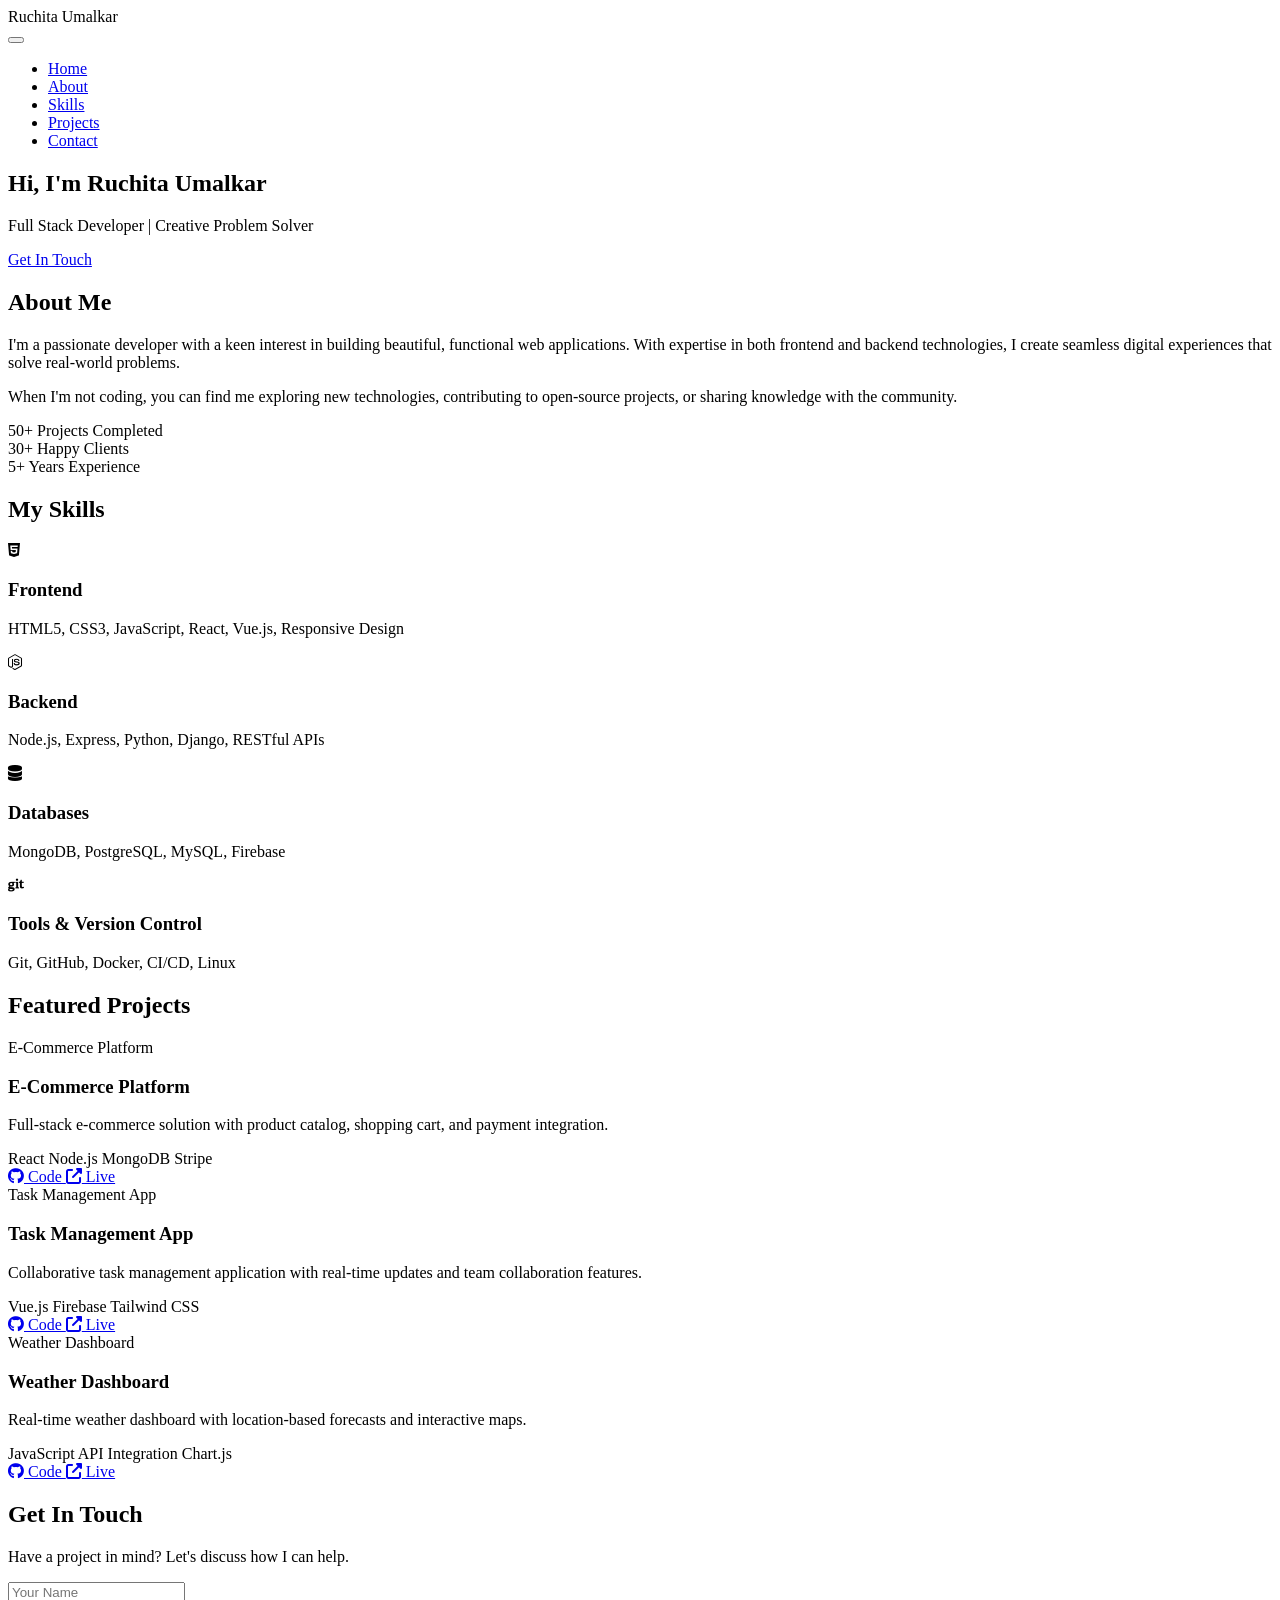
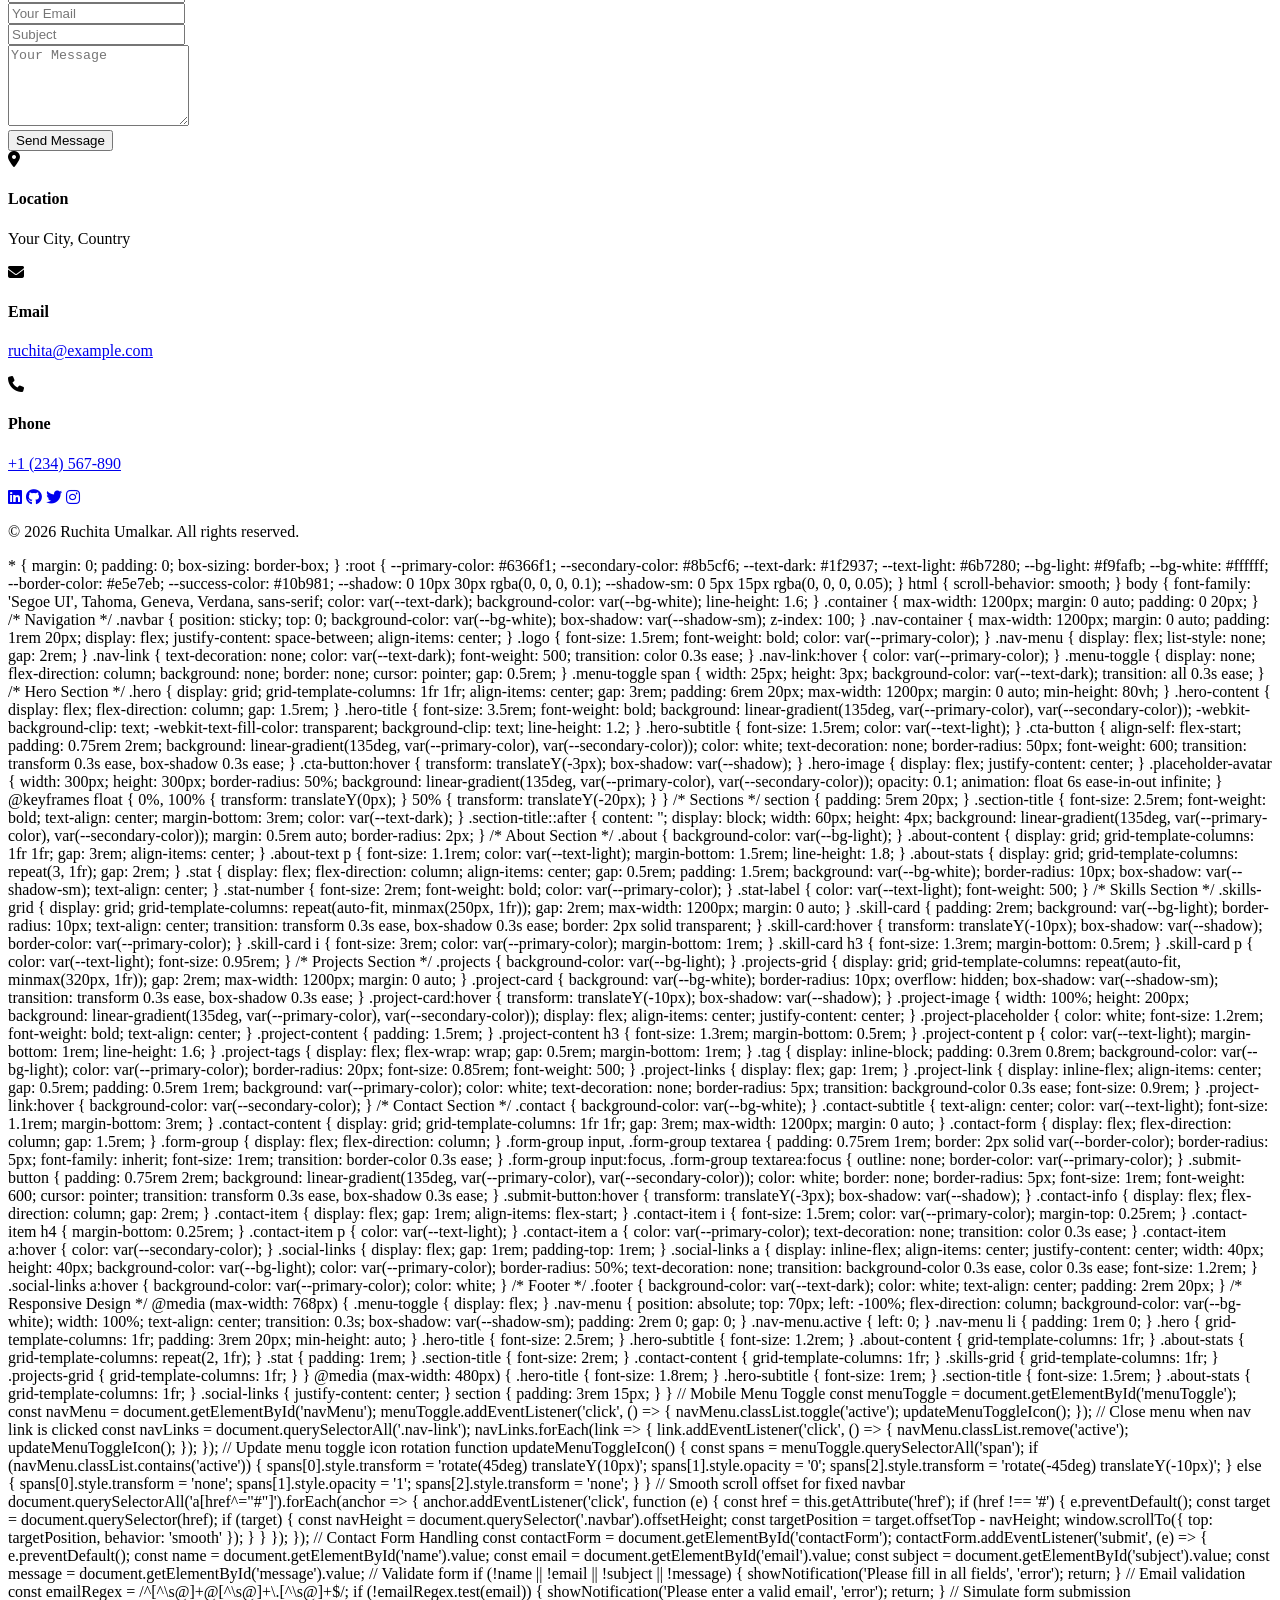
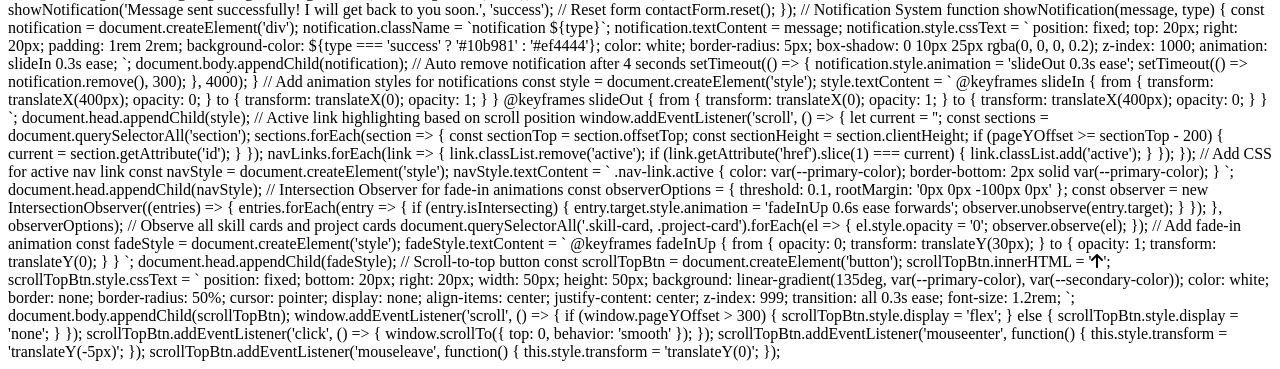
==== index.html @ 8e24a8a4 "renamed to index" ====
<!DOCTYPE html>
<html lang="en">
<head>
    <meta charset="UTF-8">
    <meta name="viewport" content="width=device-width, initial-scale=1.0">
    <title>Ruchita Umalkar - Portfolio</title>
    <link rel="stylesheet" href="styles.css">
    <link rel="stylesheet" href="https://cdnjs.cloudflare.com/ajax/libs/font-awesome/6.4.0/css/all.min.css">
</head>
<body>
    <!-- Navigation -->
    <nav class="navbar">
        <div class="nav-container">
            <div class="logo">Ruchita Umalkar</div>
            <button class="menu-toggle" id="menuToggle">
                <span></span>
                <span></span>
                <span></span>
            </button>
            <ul class="nav-menu" id="navMenu">
                <li><a href="#home" class="nav-link">Home</a></li>
                <li><a href="#about" class="nav-link">About</a></li>
                <li><a href="#skills" class="nav-link">Skills</a></li>
                <li><a href="#projects" class="nav-link">Projects</a></li>
                <li><a href="#contact" class="nav-link">Contact</a></li>
            </ul>
        </div>
    </nav>

    <!-- Hero Section -->
    <section id="home" class="hero">
        <div class="hero-content">
            <h1 class="hero-title">Hi, I'm Ruchita Umalkar</h1>
            <p class="hero-subtitle">Full Stack Developer | Creative Problem Solver</p>
            <a href="#contact" class="cta-button">Get In Touch</a>
        </div>
        <div class="hero-image">
            <div class="placeholder-avatar"></div>
        </div>
    </section>

    <!-- About Section -->
    <section id="about" class="about">
        <div class="container">
            <h2 class="section-title">About Me</h2>
            <div class="about-content">
                <div class="about-text">
                    <p>I'm a passionate developer with a keen interest in building beautiful, functional web applications. With expertise in both frontend and backend technologies, I create seamless digital experiences that solve real-world problems.</p>
                    <p>When I'm not coding, you can find me exploring new technologies, contributing to open-source projects, or sharing knowledge with the community.</p>
                </div>
                <div class="about-stats">
                    <div class="stat">
                        <span class="stat-number">50+</span>
                        <span class="stat-label">Projects Completed</span>
                    </div>
                    <div class="stat">
                        <span class="stat-number">30+</span>
                        <span class="stat-label">Happy Clients</span>
                    </div>
                    <div class="stat">
                        <span class="stat-number">5+</span>
                        <span class="stat-label">Years Experience</span>
                    </div>
                </div>
            </div>
        </div>
    </section>

    <!-- Skills Section -->
    <section id="skills" class="skills">
        <div class="container">
            <h2 class="section-title">My Skills</h2>
            <div class="skills-grid">
                <div class="skill-card">
                    <i class="fab fa-html5"></i>
                    <h3>Frontend</h3>
                    <p>HTML5, CSS3, JavaScript, React, Vue.js, Responsive Design</p>
                </div>
                <div class="skill-card">
                    <i class="fab fa-node-js"></i>
                    <h3>Backend</h3>
                    <p>Node.js, Express, Python, Django, RESTful APIs</p>
                </div>
                <div class="skill-card">
                    <i class="fas fa-database"></i>
                    <h3>Databases</h3>
                    <p>MongoDB, PostgreSQL, MySQL, Firebase</p>
                </div>
                <div class="skill-card">
                    <i class="fab fa-git"></i>
                    <h3>Tools & Version Control</h3>
                    <p>Git, GitHub, Docker, CI/CD, Linux</p>
                </div>
            </div>
        </div>
    </section>

    <!-- Projects Section -->
    <section id="projects" class="projects">
        <div class="container">
            <h2 class="section-title">Featured Projects</h2>
            <div class="projects-grid">
                <div class="project-card">
                    <div class="project-image">
                        <div class="project-placeholder">E-Commerce Platform</div>
                    </div>
                    <div class="project-content">
                        <h3>E-Commerce Platform</h3>
                        <p>Full-stack e-commerce solution with product catalog, shopping cart, and payment integration.</p>
                        <div class="project-tags">
                            <span class="tag">React</span>
                            <span class="tag">Node.js</span>
                            <span class="tag">MongoDB</span>
                            <span class="tag">Stripe</span>
                        </div>
                        <div class="project-links">
                            <a href="#" class="project-link" target="_blank">
                                <i class="fab fa-github"></i> Code
                            </a>
                            <a href="#" class="project-link" target="_blank">
                                <i class="fas fa-external-link-alt"></i> Live
                            </a>
                        </div>
                    </div>
                </div>

                <div class="project-card">
                    <div class="project-image">
                        <div class="project-placeholder">Task Management App</div>
                    </div>
                    <div class="project-content">
                        <h3>Task Management App</h3>
                        <p>Collaborative task management application with real-time updates and team collaboration features.</p>
                        <div class="project-tags">
                            <span class="tag">Vue.js</span>
                            <span class="tag">Firebase</span>
                            <span class="tag">Tailwind CSS</span>
                        </div>
                        <div class="project-links">
                            <a href="#" class="project-link" target="_blank">
                                <i class="fab fa-github"></i> Code
                            </a>
                            <a href="#" class="project-link" target="_blank">
                                <i class="fas fa-external-link-alt"></i> Live
                            </a>
                        </div>
                    </div>
                </div>

                <div class="project-card">
                    <div class="project-image">
                        <div class="project-placeholder">Weather Dashboard</div>
                    </div>
                    <div class="project-content">
                        <h3>Weather Dashboard</h3>
                        <p>Real-time weather dashboard with location-based forecasts and interactive maps.</p>
                        <div class="project-tags">
                            <span class="tag">JavaScript</span>
                            <span class="tag">API Integration</span>
                            <span class="tag">Chart.js</span>
                        </div>
                        <div class="project-links">
                            <a href="#" class="project-link" target="_blank">
                                <i class="fab fa-github"></i> Code
                            </a>
                            <a href="#" class="project-link" target="_blank">
                                <i class="fas fa-external-link-alt"></i> Live
                            </a>
                        </div>
                    </div>
                </div>
            </div>
        </div>
    </section>

    <!-- Contact Section -->
    <section id="contact" class="contact">
        <div class="container">
            <h2 class="section-title">Get In Touch</h2>
            <p class="contact-subtitle">Have a project in mind? Let's discuss how I can help.</p>
            <div class="contact-content">
                <form class="contact-form" id="contactForm">
                    <div class="form-group">
                        <input type="text" id="name" placeholder="Your Name" required>
                    </div>
                    <div class="form-group">
                        <input type="email" id="email" placeholder="Your Email" required>
                    </div>
                    <div class="form-group">
                        <input type="text" id="subject" placeholder="Subject" required>
                    </div>
                    <div class="form-group">
                        <textarea id="message" placeholder="Your Message" rows="5" required></textarea>
                    </div>
                    <button type="submit" class="submit-button">Send Message</button>
                </form>
                <div class="contact-info">
                    <div class="contact-item">
                        <i class="fas fa-map-marker-alt"></i>
                        <div>
                            <h4>Location</h4>
                            <p>Your City, Country</p>
                        </div>
                    </div>
                    <div class="contact-item">
                        <i class="fas fa-envelope"></i>
                        <div>
                            <h4>Email</h4>
                            <p><a href="mailto:ruchita@example.com">ruchita@example.com</a></p>
                        </div>
                    </div>
                    <div class="contact-item">
                        <i class="fas fa-phone"></i>
                        <div>
                            <h4>Phone</h4>
                            <p><a href="tel:+1234567890">+1 (234) 567-890</a></p>
                        </div>
                    </div>
                    <div class="social-links">
                        <a href="#" target="_blank" title="LinkedIn"><i class="fab fa-linkedin"></i></a>
                        <a href="#" target="_blank" title="GitHub"><i class="fab fa-github"></i></a>
                        <a href="#" target="_blank" title="Twitter"><i class="fab fa-twitter"></i></a>
                        <a href="#" target="_blank" title="Instagram"><i class="fab fa-instagram"></i></a>
                    </div>
                </div>
            </div>
        </div>
    </section>

    <!-- Footer -->
    <footer class="footer">
        <div class="container">
            <p>&copy; 2026 Ruchita Umalkar. All rights reserved.</p>
        </div>
    </footer>

    <script src="script.js"></script>
</body>
</html>
* {
    margin: 0;
    padding: 0;
    box-sizing: border-box;
}

:root {
    --primary-color: #6366f1;
    --secondary-color: #8b5cf6;
    --text-dark: #1f2937;
    --text-light: #6b7280;
    --bg-light: #f9fafb;
    --bg-white: #ffffff;
    --border-color: #e5e7eb;
    --success-color: #10b981;
    --shadow: 0 10px 30px rgba(0, 0, 0, 0.1);
    --shadow-sm: 0 5px 15px rgba(0, 0, 0, 0.05);
}

html {
    scroll-behavior: smooth;
}

body {
    font-family: 'Segoe UI', Tahoma, Geneva, Verdana, sans-serif;
    color: var(--text-dark);
    background-color: var(--bg-white);
    line-height: 1.6;
}

.container {
    max-width: 1200px;
    margin: 0 auto;
    padding: 0 20px;
}

/* Navigation */
.navbar {
    position: sticky;
    top: 0;
    background-color: var(--bg-white);
    box-shadow: var(--shadow-sm);
    z-index: 100;
}

.nav-container {
    max-width: 1200px;
    margin: 0 auto;
    padding: 1rem 20px;
    display: flex;
    justify-content: space-between;
    align-items: center;
}

.logo {
    font-size: 1.5rem;
    font-weight: bold;
    color: var(--primary-color);
}

.nav-menu {
    display: flex;
    list-style: none;
    gap: 2rem;
}

.nav-link {
    text-decoration: none;
    color: var(--text-dark);
    font-weight: 500;
    transition: color 0.3s ease;
}

.nav-link:hover {
    color: var(--primary-color);
}

.menu-toggle {
    display: none;
    flex-direction: column;
    background: none;
    border: none;
    cursor: pointer;
    gap: 0.5rem;
}

.menu-toggle span {
    width: 25px;
    height: 3px;
    background-color: var(--text-dark);
    transition: all 0.3s ease;
}

/* Hero Section */
.hero {
    display: grid;
    grid-template-columns: 1fr 1fr;
    align-items: center;
    gap: 3rem;
    padding: 6rem 20px;
    max-width: 1200px;
    margin: 0 auto;
    min-height: 80vh;
}

.hero-content {
    display: flex;
    flex-direction: column;
    gap: 1.5rem;
}

.hero-title {
    font-size: 3.5rem;
    font-weight: bold;
    background: linear-gradient(135deg, var(--primary-color), var(--secondary-color));
    -webkit-background-clip: text;
    -webkit-text-fill-color: transparent;
    background-clip: text;
    line-height: 1.2;
}

.hero-subtitle {
    font-size: 1.5rem;
    color: var(--text-light);
}

.cta-button {
    align-self: flex-start;
    padding: 0.75rem 2rem;
    background: linear-gradient(135deg, var(--primary-color), var(--secondary-color));
    color: white;
    text-decoration: none;
    border-radius: 50px;
    font-weight: 600;
    transition: transform 0.3s ease, box-shadow 0.3s ease;
}

.cta-button:hover {
    transform: translateY(-3px);
    box-shadow: var(--shadow);
}

.hero-image {
    display: flex;
    justify-content: center;
}

.placeholder-avatar {
    width: 300px;
    height: 300px;
    border-radius: 50%;
    background: linear-gradient(135deg, var(--primary-color), var(--secondary-color));
    opacity: 0.1;
    animation: float 6s ease-in-out infinite;
}

@keyframes float {
    0%, 100% {
        transform: translateY(0px);
    }
    50% {
        transform: translateY(-20px);
    }
}

/* Sections */
section {
    padding: 5rem 20px;
}

.section-title {
    font-size: 2.5rem;
    font-weight: bold;
    text-align: center;
    margin-bottom: 3rem;
    color: var(--text-dark);
}

.section-title::after {
    content: '';
    display: block;
    width: 60px;
    height: 4px;
    background: linear-gradient(135deg, var(--primary-color), var(--secondary-color));
    margin: 0.5rem auto;
    border-radius: 2px;
}

/* About Section */
.about {
    background-color: var(--bg-light);
}

.about-content {
    display: grid;
    grid-template-columns: 1fr 1fr;
    gap: 3rem;
    align-items: center;
}

.about-text p {
    font-size: 1.1rem;
    color: var(--text-light);
    margin-bottom: 1.5rem;
    line-height: 1.8;
}

.about-stats {
    display: grid;
    grid-template-columns: repeat(3, 1fr);
    gap: 2rem;
}

.stat {
    display: flex;
    flex-direction: column;
    align-items: center;
    gap: 0.5rem;
    padding: 1.5rem;
    background: var(--bg-white);
    border-radius: 10px;
    box-shadow: var(--shadow-sm);
    text-align: center;
}

.stat-number {
    font-size: 2rem;
    font-weight: bold;
    color: var(--primary-color);
}

.stat-label {
    color: var(--text-light);
    font-weight: 500;
}

/* Skills Section */
.skills-grid {
    display: grid;
    grid-template-columns: repeat(auto-fit, minmax(250px, 1fr));
    gap: 2rem;
    max-width: 1200px;
    margin: 0 auto;
}

.skill-card {
    padding: 2rem;
    background: var(--bg-light);
    border-radius: 10px;
    text-align: center;
    transition: transform 0.3s ease, box-shadow 0.3s ease;
    border: 2px solid transparent;
}

.skill-card:hover {
    transform: translateY(-10px);
    box-shadow: var(--shadow);
    border-color: var(--primary-color);
}

.skill-card i {
    font-size: 3rem;
    color: var(--primary-color);
    margin-bottom: 1rem;
}

.skill-card h3 {
    font-size: 1.3rem;
    margin-bottom: 0.5rem;
}

.skill-card p {
    color: var(--text-light);
    font-size: 0.95rem;
}

/* Projects Section */
.projects {
    background-color: var(--bg-light);
}

.projects-grid {
    display: grid;
    grid-template-columns: repeat(auto-fit, minmax(320px, 1fr));
    gap: 2rem;
    max-width: 1200px;
    margin: 0 auto;
}

.project-card {
    background: var(--bg-white);
    border-radius: 10px;
    overflow: hidden;
    box-shadow: var(--shadow-sm);
    transition: transform 0.3s ease, box-shadow 0.3s ease;
}

.project-card:hover {
    transform: translateY(-10px);
    box-shadow: var(--shadow);
}

.project-image {
    width: 100%;
    height: 200px;
    background: linear-gradient(135deg, var(--primary-color), var(--secondary-color));
    display: flex;
    align-items: center;
    justify-content: center;
}

.project-placeholder {
    color: white;
    font-size: 1.2rem;
    font-weight: bold;
    text-align: center;
}

.project-content {
    padding: 1.5rem;
}

.project-content h3 {
    font-size: 1.3rem;
    margin-bottom: 0.5rem;
}

.project-content p {
    color: var(--text-light);
    margin-bottom: 1rem;
    line-height: 1.6;
}

.project-tags {
    display: flex;
    flex-wrap: wrap;
    gap: 0.5rem;
    margin-bottom: 1rem;
}

.tag {
    display: inline-block;
    padding: 0.3rem 0.8rem;
    background-color: var(--bg-light);
    color: var(--primary-color);
    border-radius: 20px;
    font-size: 0.85rem;
    font-weight: 500;
}

.project-links {
    display: flex;
    gap: 1rem;
}

.project-link {
    display: inline-flex;
    align-items: center;
    gap: 0.5rem;
    padding: 0.5rem 1rem;
    background: var(--primary-color);
    color: white;
    text-decoration: none;
    border-radius: 5px;
    transition: background-color 0.3s ease;
    font-size: 0.9rem;
}

.project-link:hover {
    background-color: var(--secondary-color);
}

/* Contact Section */
.contact {
    background-color: var(--bg-white);
}

.contact-subtitle {
    text-align: center;
    color: var(--text-light);
    font-size: 1.1rem;
    margin-bottom: 3rem;
}

.contact-content {
    display: grid;
    grid-template-columns: 1fr 1fr;
    gap: 3rem;
    max-width: 1200px;
    margin: 0 auto;
}

.contact-form {
    display: flex;
    flex-direction: column;
    gap: 1.5rem;
}

.form-group {
    display: flex;
    flex-direction: column;
}

.form-group input,
.form-group textarea {
    padding: 0.75rem 1rem;
    border: 2px solid var(--border-color);
    border-radius: 5px;
    font-family: inherit;
    font-size: 1rem;
    transition: border-color 0.3s ease;
}

.form-group input:focus,
.form-group textarea:focus {
    outline: none;
    border-color: var(--primary-color);
}

.submit-button {
    padding: 0.75rem 2rem;
    background: linear-gradient(135deg, var(--primary-color), var(--secondary-color));
    color: white;
    border: none;
    border-radius: 5px;
    font-size: 1rem;
    font-weight: 600;
    cursor: pointer;
    transition: transform 0.3s ease, box-shadow 0.3s ease;
}

.submit-button:hover {
    transform: translateY(-3px);
    box-shadow: var(--shadow);
}

.contact-info {
    display: flex;
    flex-direction: column;
    gap: 2rem;
}

.contact-item {
    display: flex;
    gap: 1rem;
    align-items: flex-start;
}

.contact-item i {
    font-size: 1.5rem;
    color: var(--primary-color);
    margin-top: 0.25rem;
}

.contact-item h4 {
    margin-bottom: 0.25rem;
}

.contact-item p {
    color: var(--text-light);
}

.contact-item a {
    color: var(--primary-color);
    text-decoration: none;
    transition: color 0.3s ease;
}

.contact-item a:hover {
    color: var(--secondary-color);
}

.social-links {
    display: flex;
    gap: 1rem;
    padding-top: 1rem;
}

.social-links a {
    display: inline-flex;
    align-items: center;
    justify-content: center;
    width: 40px;
    height: 40px;
    background-color: var(--bg-light);
    color: var(--primary-color);
    border-radius: 50%;
    text-decoration: none;
    transition: background-color 0.3s ease, color 0.3s ease;
    font-size: 1.2rem;
}

.social-links a:hover {
    background-color: var(--primary-color);
    color: white;
}

/* Footer */
.footer {
    background-color: var(--text-dark);
    color: white;
    text-align: center;
    padding: 2rem 20px;
}

/* Responsive Design */
@media (max-width: 768px) {
    .menu-toggle {
        display: flex;
    }

    .nav-menu {
        position: absolute;
        top: 70px;
        left: -100%;
        flex-direction: column;
        background-color: var(--bg-white);
        width: 100%;
        text-align: center;
        transition: 0.3s;
        box-shadow: var(--shadow-sm);
        padding: 2rem 0;
        gap: 0;
    }

    .nav-menu.active {
        left: 0;
    }

    .nav-menu li {
        padding: 1rem 0;
    }

    .hero {
        grid-template-columns: 1fr;
        padding: 3rem 20px;
        min-height: auto;
    }

    .hero-title {
        font-size: 2.5rem;
    }

    .hero-subtitle {
        font-size: 1.2rem;
    }

    .about-content {
        grid-template-columns: 1fr;
    }

    .about-stats {
        grid-template-columns: repeat(2, 1fr);
    }

    .stat {
        padding: 1rem;
    }

    .section-title {
        font-size: 2rem;
    }

    .contact-content {
        grid-template-columns: 1fr;
    }

    .skills-grid {
        grid-template-columns: 1fr;
    }

    .projects-grid {
        grid-template-columns: 1fr;
    }
}

@media (max-width: 480px) {
    .hero-title {
        font-size: 1.8rem;
    }

    .hero-subtitle {
        font-size: 1rem;
    }

    .section-title {
        font-size: 1.5rem;
    }

    .about-stats {
        grid-template-columns: 1fr;
    }

    .social-links {
        justify-content: center;
    }

    section {
        padding: 3rem 15px;
    }
}
// Mobile Menu Toggle
const menuToggle = document.getElementById('menuToggle');
const navMenu = document.getElementById('navMenu');

menuToggle.addEventListener('click', () => {
    navMenu.classList.toggle('active');
    updateMenuToggleIcon();
});

// Close menu when nav link is clicked
const navLinks = document.querySelectorAll('.nav-link');
navLinks.forEach(link => {
    link.addEventListener('click', () => {
        navMenu.classList.remove('active');
        updateMenuToggleIcon();
    });
});

// Update menu toggle icon rotation
function updateMenuToggleIcon() {
    const spans = menuToggle.querySelectorAll('span');
    if (navMenu.classList.contains('active')) {
        spans[0].style.transform = 'rotate(45deg) translateY(10px)';
        spans[1].style.opacity = '0';
        spans[2].style.transform = 'rotate(-45deg) translateY(-10px)';
    } else {
        spans[0].style.transform = 'none';
        spans[1].style.opacity = '1';
        spans[2].style.transform = 'none';
    }
}

// Smooth scroll offset for fixed navbar
document.querySelectorAll('a[href^="#"]').forEach(anchor => {
    anchor.addEventListener('click', function (e) {
        const href = this.getAttribute('href');
        if (href !== '#') {
            e.preventDefault();
            const target = document.querySelector(href);
            if (target) {
                const navHeight = document.querySelector('.navbar').offsetHeight;
                const targetPosition = target.offsetTop - navHeight;
                window.scrollTo({
                    top: targetPosition,
                    behavior: 'smooth'
                });
            }
        }
    });
});

// Contact Form Handling
const contactForm = document.getElementById('contactForm');

contactForm.addEventListener('submit', (e) => {
    e.preventDefault();
    
    const name = document.getElementById('name').value;
    const email = document.getElementById('email').value;
    const subject = document.getElementById('subject').value;
    const message = document.getElementById('message').value;

    // Validate form
    if (!name || !email || !subject || !message) {
        showNotification('Please fill in all fields', 'error');
        return;
    }

    // Email validation
    const emailRegex = /^[^\s@]+@[^\s@]+\.[^\s@]+$/;
    if (!emailRegex.test(email)) {
        showNotification('Please enter a valid email', 'error');
        return;
    }

    // Simulate form submission
    showNotification('Message sent successfully! I will get back to you soon.', 'success');
    
    // Reset form
    contactForm.reset();
});

// Notification System
function showNotification(message, type) {
    const notification = document.createElement('div');
    notification.className = `notification ${type}`;
    notification.textContent = message;
    notification.style.cssText = `
        position: fixed;
        top: 20px;
        right: 20px;
        padding: 1rem 2rem;
        background-color: ${type === 'success' ? '#10b981' : '#ef4444'};
        color: white;
        border-radius: 5px;
        box-shadow: 0 10px 25px rgba(0, 0, 0, 0.2);
        z-index: 1000;
        animation: slideIn 0.3s ease;
    `;

    document.body.appendChild(notification);

    // Auto remove notification after 4 seconds
    setTimeout(() => {
        notification.style.animation = 'slideOut 0.3s ease';
        setTimeout(() => notification.remove(), 300);
    }, 4000);
}

// Add animation styles for notifications
const style = document.createElement('style');
style.textContent = `
    @keyframes slideIn {
        from {
            transform: translateX(400px);
            opacity: 0;
        }
        to {
            transform: translateX(0);
            opacity: 1;
        }
    }

    @keyframes slideOut {
        from {
            transform: translateX(0);
            opacity: 1;
        }
        to {
            transform: translateX(400px);
            opacity: 0;
        }
    }
`;
document.head.appendChild(style);

// Active link highlighting based on scroll position
window.addEventListener('scroll', () => {
    let current = '';
    
    const sections = document.querySelectorAll('section');
    sections.forEach(section => {
        const sectionTop = section.offsetTop;
        const sectionHeight = section.clientHeight;
        if (pageYOffset >= sectionTop - 200) {
            current = section.getAttribute('id');
        }
    });

    navLinks.forEach(link => {
        link.classList.remove('active');
        if (link.getAttribute('href').slice(1) === current) {
            link.classList.add('active');
        }
    });
});

// Add CSS for active nav link
const navStyle = document.createElement('style');
navStyle.textContent = `
    .nav-link.active {
        color: var(--primary-color);
        border-bottom: 2px solid var(--primary-color);
    }
`;
document.head.appendChild(navStyle);

// Intersection Observer for fade-in animations
const observerOptions = {
    threshold: 0.1,
    rootMargin: '0px 0px -100px 0px'
};

const observer = new IntersectionObserver((entries) => {
    entries.forEach(entry => {
        if (entry.isIntersecting) {
            entry.target.style.animation = 'fadeInUp 0.6s ease forwards';
            observer.unobserve(entry.target);
        }
    });
}, observerOptions);

// Observe all skill cards and project cards
document.querySelectorAll('.skill-card, .project-card').forEach(el => {
    el.style.opacity = '0';
    observer.observe(el);
});

// Add fade-in animation
const fadeStyle = document.createElement('style');
fadeStyle.textContent = `
    @keyframes fadeInUp {
        from {
            opacity: 0;
            transform: translateY(30px);
        }
        to {
            opacity: 1;
            transform: translateY(0);
        }
    }
`;
document.head.appendChild(fadeStyle);

// Scroll-to-top button
const scrollTopBtn = document.createElement('button');
scrollTopBtn.innerHTML = '<i class="fas fa-arrow-up"></i>';
scrollTopBtn.style.cssText = `
    position: fixed;
    bottom: 20px;
    right: 20px;
    width: 50px;
    height: 50px;
    background: linear-gradient(135deg, var(--primary-color), var(--secondary-color));
    color: white;
    border: none;
    border-radius: 50%;
    cursor: pointer;
    display: none;
    align-items: center;
    justify-content: center;
    z-index: 999;
    transition: all 0.3s ease;
    font-size: 1.2rem;
`;

document.body.appendChild(scrollTopBtn);

window.addEventListener('scroll', () => {
    if (window.pageYOffset > 300) {
        scrollTopBtn.style.display = 'flex';
    } else {
        scrollTopBtn.style.display = 'none';
    }
});

scrollTopBtn.addEventListener('click', () => {
    window.scrollTo({ top: 0, behavior: 'smooth' });
});

scrollTopBtn.addEventListener('mouseenter', function() {
    this.style.transform = 'translateY(-5px)';
});

scrollTopBtn.addEventListener('mouseleave', function() {
    this.style.transform = 'translateY(0)';
});
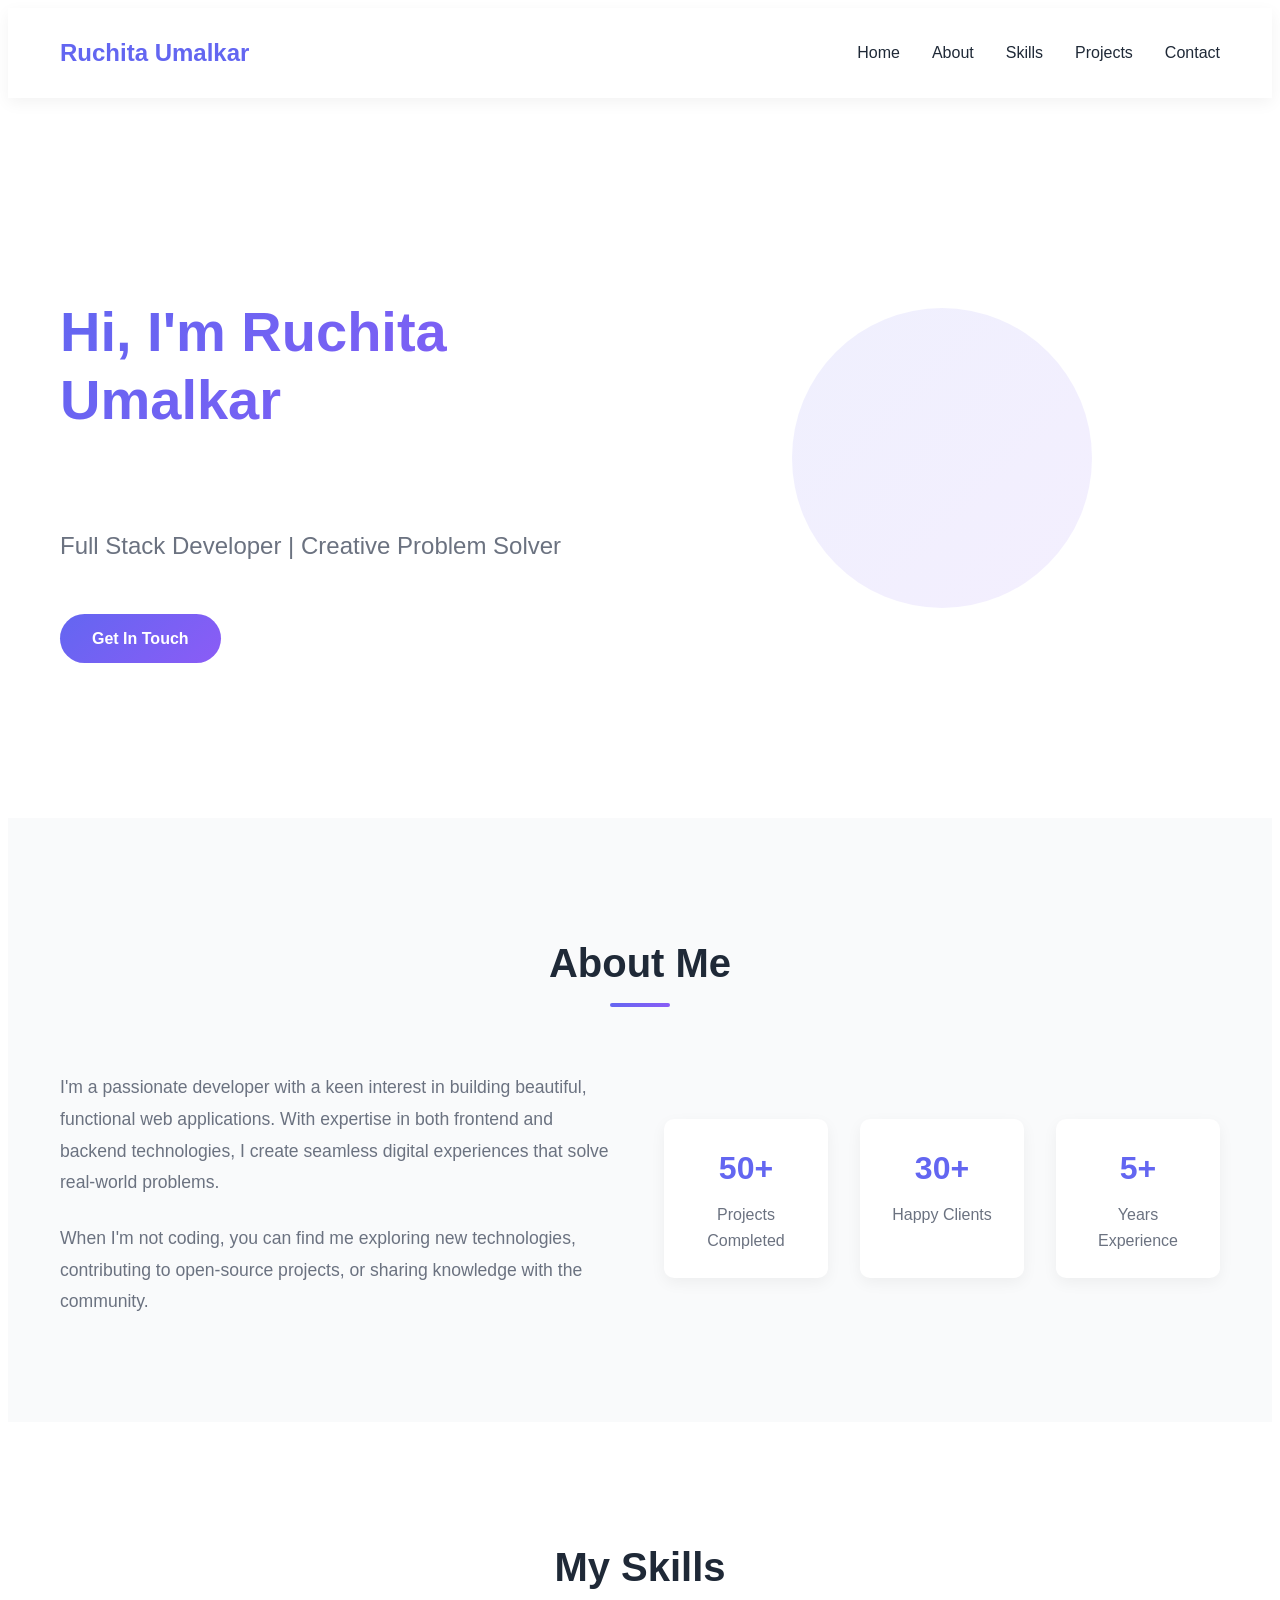
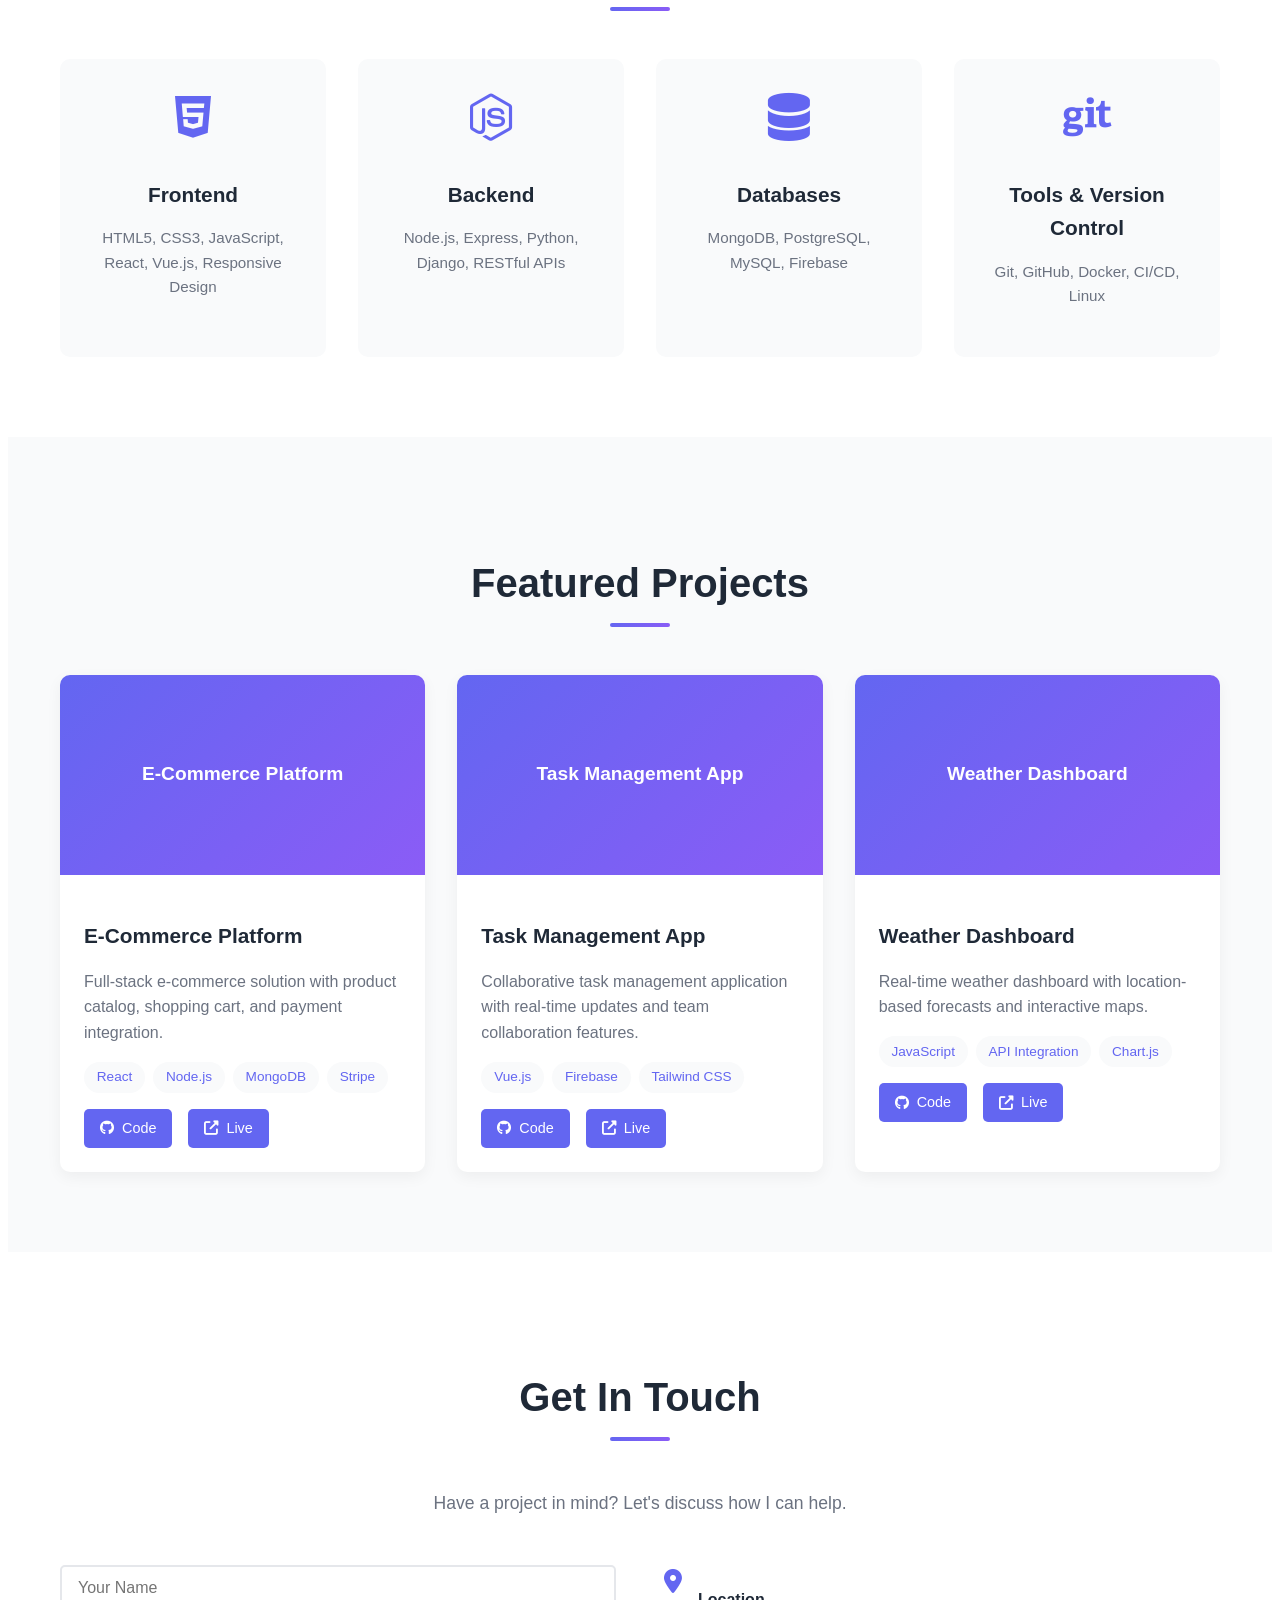
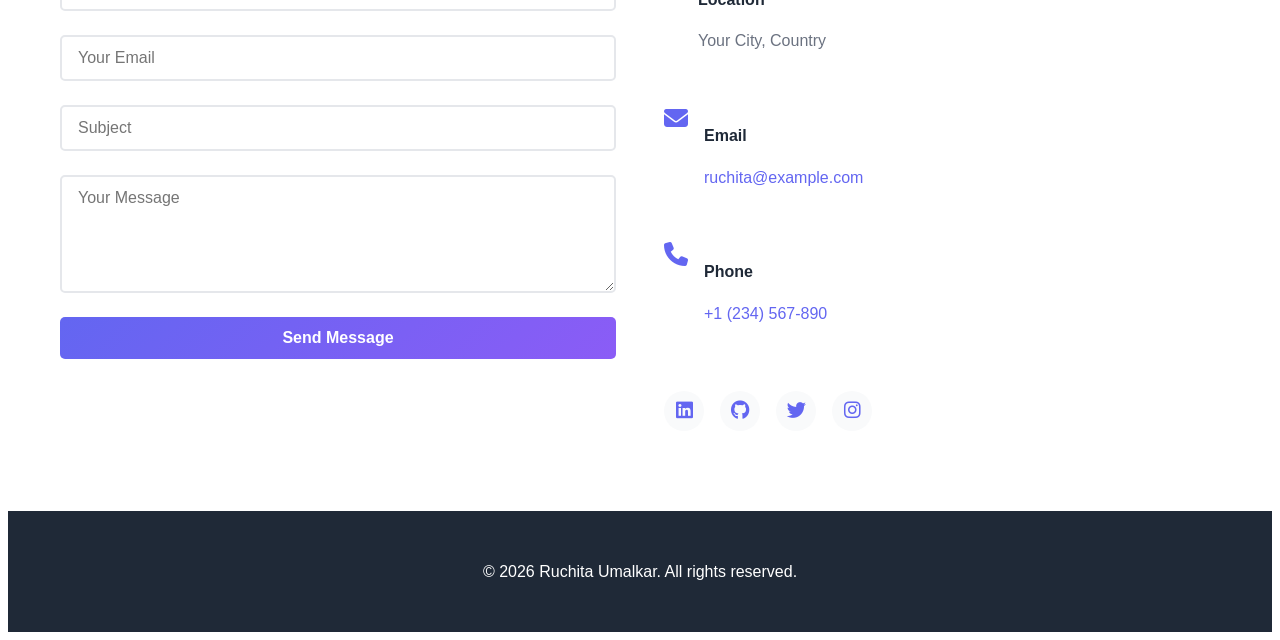
==== commit 0032c507: "Personal Blog Project" ====
--- a/index.html
+++ b/index.html
@@ -237,851 +237,3 @@
     <script src="script.js"></script>
 </body>
 </html>
-* {
-    margin: 0;
-    padding: 0;
-    box-sizing: border-box;
-}
-
-:root {
-    --primary-color: #6366f1;
-    --secondary-color: #8b5cf6;
-    --text-dark: #1f2937;
-    --text-light: #6b7280;
-    --bg-light: #f9fafb;
-    --bg-white: #ffffff;
-    --border-color: #e5e7eb;
-    --success-color: #10b981;
-    --shadow: 0 10px 30px rgba(0, 0, 0, 0.1);
-    --shadow-sm: 0 5px 15px rgba(0, 0, 0, 0.05);
-}
-
-html {
-    scroll-behavior: smooth;
-}
-
-body {
-    font-family: 'Segoe UI', Tahoma, Geneva, Verdana, sans-serif;
-    color: var(--text-dark);
-    background-color: var(--bg-white);
-    line-height: 1.6;
-}
-
-.container {
-    max-width: 1200px;
-    margin: 0 auto;
-    padding: 0 20px;
-}
-
-/* Navigation */
-.navbar {
-    position: sticky;
-    top: 0;
-    background-color: var(--bg-white);
-    box-shadow: var(--shadow-sm);
-    z-index: 100;
-}
-
-.nav-container {
-    max-width: 1200px;
-    margin: 0 auto;
-    padding: 1rem 20px;
-    display: flex;
-    justify-content: space-between;
-    align-items: center;
-}
-
-.logo {
-    font-size: 1.5rem;
-    font-weight: bold;
-    color: var(--primary-color);
-}
-
-.nav-menu {
-    display: flex;
-    list-style: none;
-    gap: 2rem;
-}
-
-.nav-link {
-    text-decoration: none;
-    color: var(--text-dark);
-    font-weight: 500;
-    transition: color 0.3s ease;
-}
-
-.nav-link:hover {
-    color: var(--primary-color);
-}
-
-.menu-toggle {
-    display: none;
-    flex-direction: column;
-    background: none;
-    border: none;
-    cursor: pointer;
-    gap: 0.5rem;
-}
-
-.menu-toggle span {
-    width: 25px;
-    height: 3px;
-    background-color: var(--text-dark);
-    transition: all 0.3s ease;
-}
-
-/* Hero Section */
-.hero {
-    display: grid;
-    grid-template-columns: 1fr 1fr;
-    align-items: center;
-    gap: 3rem;
-    padding: 6rem 20px;
-    max-width: 1200px;
-    margin: 0 auto;
-    min-height: 80vh;
-}
-
-.hero-content {
-    display: flex;
-    flex-direction: column;
-    gap: 1.5rem;
-}
-
-.hero-title {
-    font-size: 3.5rem;
-    font-weight: bold;
-    background: linear-gradient(135deg, var(--primary-color), var(--secondary-color));
-    -webkit-background-clip: text;
-    -webkit-text-fill-color: transparent;
-    background-clip: text;
-    line-height: 1.2;
-}
-
-.hero-subtitle {
-    font-size: 1.5rem;
-    color: var(--text-light);
-}
-
-.cta-button {
-    align-self: flex-start;
-    padding: 0.75rem 2rem;
-    background: linear-gradient(135deg, var(--primary-color), var(--secondary-color));
-    color: white;
-    text-decoration: none;
-    border-radius: 50px;
-    font-weight: 600;
-    transition: transform 0.3s ease, box-shadow 0.3s ease;
-}
-
-.cta-button:hover {
-    transform: translateY(-3px);
-    box-shadow: var(--shadow);
-}
-
-.hero-image {
-    display: flex;
-    justify-content: center;
-}
-
-.placeholder-avatar {
-    width: 300px;
-    height: 300px;
-    border-radius: 50%;
-    background: linear-gradient(135deg, var(--primary-color), var(--secondary-color));
-    opacity: 0.1;
-    animation: float 6s ease-in-out infinite;
-}
-
-@keyframes float {
-    0%, 100% {
-        transform: translateY(0px);
-    }
-    50% {
-        transform: translateY(-20px);
-    }
-}
-
-/* Sections */
-section {
-    padding: 5rem 20px;
-}
-
-.section-title {
-    font-size: 2.5rem;
-    font-weight: bold;
-    text-align: center;
-    margin-bottom: 3rem;
-    color: var(--text-dark);
-}
-
-.section-title::after {
-    content: '';
-    display: block;
-    width: 60px;
-    height: 4px;
-    background: linear-gradient(135deg, var(--primary-color), var(--secondary-color));
-    margin: 0.5rem auto;
-    border-radius: 2px;
-}
-
-/* About Section */
-.about {
-    background-color: var(--bg-light);
-}
-
-.about-content {
-    display: grid;
-    grid-template-columns: 1fr 1fr;
-    gap: 3rem;
-    align-items: center;
-}
-
-.about-text p {
-    font-size: 1.1rem;
-    color: var(--text-light);
-    margin-bottom: 1.5rem;
-    line-height: 1.8;
-}
-
-.about-stats {
-    display: grid;
-    grid-template-columns: repeat(3, 1fr);
-    gap: 2rem;
-}
-
-.stat {
-    display: flex;
-    flex-direction: column;
-    align-items: center;
-    gap: 0.5rem;
-    padding: 1.5rem;
-    background: var(--bg-white);
-    border-radius: 10px;
-    box-shadow: var(--shadow-sm);
-    text-align: center;
-}
-
-.stat-number {
-    font-size: 2rem;
-    font-weight: bold;
-    color: var(--primary-color);
-}
-
-.stat-label {
-    color: var(--text-light);
-    font-weight: 500;
-}
-
-/* Skills Section */
-.skills-grid {
-    display: grid;
-    grid-template-columns: repeat(auto-fit, minmax(250px, 1fr));
-    gap: 2rem;
-    max-width: 1200px;
-    margin: 0 auto;
-}
-
-.skill-card {
-    padding: 2rem;
-    background: var(--bg-light);
-    border-radius: 10px;
-    text-align: center;
-    transition: transform 0.3s ease, box-shadow 0.3s ease;
-    border: 2px solid transparent;
-}
-
-.skill-card:hover {
-    transform: translateY(-10px);
-    box-shadow: var(--shadow);
-    border-color: var(--primary-color);
-}
-
-.skill-card i {
-    font-size: 3rem;
-    color: var(--primary-color);
-    margin-bottom: 1rem;
-}
-
-.skill-card h3 {
-    font-size: 1.3rem;
-    margin-bottom: 0.5rem;
-}
-
-.skill-card p {
-    color: var(--text-light);
-    font-size: 0.95rem;
-}
-
-/* Projects Section */
-.projects {
-    background-color: var(--bg-light);
-}
-
-.projects-grid {
-    display: grid;
-    grid-template-columns: repeat(auto-fit, minmax(320px, 1fr));
-    gap: 2rem;
-    max-width: 1200px;
-    margin: 0 auto;
-}
-
-.project-card {
-    background: var(--bg-white);
-    border-radius: 10px;
-    overflow: hidden;
-    box-shadow: var(--shadow-sm);
-    transition: transform 0.3s ease, box-shadow 0.3s ease;
-}
-
-.project-card:hover {
-    transform: translateY(-10px);
-    box-shadow: var(--shadow);
-}
-
-.project-image {
-    width: 100%;
-    height: 200px;
-    background: linear-gradient(135deg, var(--primary-color), var(--secondary-color));
-    display: flex;
-    align-items: center;
-    justify-content: center;
-}
-
-.project-placeholder {
-    color: white;
-    font-size: 1.2rem;
-    font-weight: bold;
-    text-align: center;
-}
-
-.project-content {
-    padding: 1.5rem;
-}
-
-.project-content h3 {
-    font-size: 1.3rem;
-    margin-bottom: 0.5rem;
-}
-
-.project-content p {
-    color: var(--text-light);
-    margin-bottom: 1rem;
-    line-height: 1.6;
-}
-
-.project-tags {
-    display: flex;
-    flex-wrap: wrap;
-    gap: 0.5rem;
-    margin-bottom: 1rem;
-}
-
-.tag {
-    display: inline-block;
-    padding: 0.3rem 0.8rem;
-    background-color: var(--bg-light);
-    color: var(--primary-color);
-    border-radius: 20px;
-    font-size: 0.85rem;
-    font-weight: 500;
-}
-
-.project-links {
-    display: flex;
-    gap: 1rem;
-}
-
-.project-link {
-    display: inline-flex;
-    align-items: center;
-    gap: 0.5rem;
-    padding: 0.5rem 1rem;
-    background: var(--primary-color);
-    color: white;
-    text-decoration: none;
-    border-radius: 5px;
-    transition: background-color 0.3s ease;
-    font-size: 0.9rem;
-}
-
-.project-link:hover {
-    background-color: var(--secondary-color);
-}
-
-/* Contact Section */
-.contact {
-    background-color: var(--bg-white);
-}
-
-.contact-subtitle {
-    text-align: center;
-    color: var(--text-light);
-    font-size: 1.1rem;
-    margin-bottom: 3rem;
-}
-
-.contact-content {
-    display: grid;
-    grid-template-columns: 1fr 1fr;
-    gap: 3rem;
-    max-width: 1200px;
-    margin: 0 auto;
-}
-
-.contact-form {
-    display: flex;
-    flex-direction: column;
-    gap: 1.5rem;
-}
-
-.form-group {
-    display: flex;
-    flex-direction: column;
-}
-
-.form-group input,
-.form-group textarea {
-    padding: 0.75rem 1rem;
-    border: 2px solid var(--border-color);
-    border-radius: 5px;
-    font-family: inherit;
-    font-size: 1rem;
-    transition: border-color 0.3s ease;
-}
-
-.form-group input:focus,
-.form-group textarea:focus {
-    outline: none;
-    border-color: var(--primary-color);
-}
-
-.submit-button {
-    padding: 0.75rem 2rem;
-    background: linear-gradient(135deg, var(--primary-color), var(--secondary-color));
-    color: white;
-    border: none;
-    border-radius: 5px;
-    font-size: 1rem;
-    font-weight: 600;
-    cursor: pointer;
-    transition: transform 0.3s ease, box-shadow 0.3s ease;
-}
-
-.submit-button:hover {
-    transform: translateY(-3px);
-    box-shadow: var(--shadow);
-}
-
-.contact-info {
-    display: flex;
-    flex-direction: column;
-    gap: 2rem;
-}
-
-.contact-item {
-    display: flex;
-    gap: 1rem;
-    align-items: flex-start;
-}
-
-.contact-item i {
-    font-size: 1.5rem;
-    color: var(--primary-color);
-    margin-top: 0.25rem;
-}
-
-.contact-item h4 {
-    margin-bottom: 0.25rem;
-}
-
-.contact-item p {
-    color: var(--text-light);
-}
-
-.contact-item a {
-    color: var(--primary-color);
-    text-decoration: none;
-    transition: color 0.3s ease;
-}
-
-.contact-item a:hover {
-    color: var(--secondary-color);
-}
-
-.social-links {
-    display: flex;
-    gap: 1rem;
-    padding-top: 1rem;
-}
-
-.social-links a {
-    display: inline-flex;
-    align-items: center;
-    justify-content: center;
-    width: 40px;
-    height: 40px;
-    background-color: var(--bg-light);
-    color: var(--primary-color);
-    border-radius: 50%;
-    text-decoration: none;
-    transition: background-color 0.3s ease, color 0.3s ease;
-    font-size: 1.2rem;
-}
-
-.social-links a:hover {
-    background-color: var(--primary-color);
-    color: white;
-}
-
-/* Footer */
-.footer {
-    background-color: var(--text-dark);
-    color: white;
-    text-align: center;
-    padding: 2rem 20px;
-}
-
-/* Responsive Design */
-@media (max-width: 768px) {
-    .menu-toggle {
-        display: flex;
-    }
-
-    .nav-menu {
-        position: absolute;
-        top: 70px;
-        left: -100%;
-        flex-direction: column;
-        background-color: var(--bg-white);
-        width: 100%;
-        text-align: center;
-        transition: 0.3s;
-        box-shadow: var(--shadow-sm);
-        padding: 2rem 0;
-        gap: 0;
-    }
-
-    .nav-menu.active {
-        left: 0;
-    }
-
-    .nav-menu li {
-        padding: 1rem 0;
-    }
-
-    .hero {
-        grid-template-columns: 1fr;
-        padding: 3rem 20px;
-        min-height: auto;
-    }
-
-    .hero-title {
-        font-size: 2.5rem;
-    }
-
-    .hero-subtitle {
-        font-size: 1.2rem;
-    }
-
-    .about-content {
-        grid-template-columns: 1fr;
-    }
-
-    .about-stats {
-        grid-template-columns: repeat(2, 1fr);
-    }
-
-    .stat {
-        padding: 1rem;
-    }
-
-    .section-title {
-        font-size: 2rem;
-    }
-
-    .contact-content {
-        grid-template-columns: 1fr;
-    }
-
-    .skills-grid {
-        grid-template-columns: 1fr;
-    }
-
-    .projects-grid {
-        grid-template-columns: 1fr;
-    }
-}
-
-@media (max-width: 480px) {
-    .hero-title {
-        font-size: 1.8rem;
-    }
-
-    .hero-subtitle {
-        font-size: 1rem;
-    }
-
-    .section-title {
-        font-size: 1.5rem;
-    }
-
-    .about-stats {
-        grid-template-columns: 1fr;
-    }
-
-    .social-links {
-        justify-content: center;
-    }
-
-    section {
-        padding: 3rem 15px;
-    }
-}
-// Mobile Menu Toggle
-const menuToggle = document.getElementById('menuToggle');
-const navMenu = document.getElementById('navMenu');
-
-menuToggle.addEventListener('click', () => {
-    navMenu.classList.toggle('active');
-    updateMenuToggleIcon();
-});
-
-// Close menu when nav link is clicked
-const navLinks = document.querySelectorAll('.nav-link');
-navLinks.forEach(link => {
-    link.addEventListener('click', () => {
-        navMenu.classList.remove('active');
-        updateMenuToggleIcon();
-    });
-});
-
-// Update menu toggle icon rotation
-function updateMenuToggleIcon() {
-    const spans = menuToggle.querySelectorAll('span');
-    if (navMenu.classList.contains('active')) {
-        spans[0].style.transform = 'rotate(45deg) translateY(10px)';
-        spans[1].style.opacity = '0';
-        spans[2].style.transform = 'rotate(-45deg) translateY(-10px)';
-    } else {
-        spans[0].style.transform = 'none';
-        spans[1].style.opacity = '1';
-        spans[2].style.transform = 'none';
-    }
-}
-
-// Smooth scroll offset for fixed navbar
-document.querySelectorAll('a[href^="#"]').forEach(anchor => {
-    anchor.addEventListener('click', function (e) {
-        const href = this.getAttribute('href');
-        if (href !== '#') {
-            e.preventDefault();
-            const target = document.querySelector(href);
-            if (target) {
-                const navHeight = document.querySelector('.navbar').offsetHeight;
-                const targetPosition = target.offsetTop - navHeight;
-                window.scrollTo({
-                    top: targetPosition,
-                    behavior: 'smooth'
-                });
-            }
-        }
-    });
-});
-
-// Contact Form Handling
-const contactForm = document.getElementById('contactForm');
-
-contactForm.addEventListener('submit', (e) => {
-    e.preventDefault();
-    
-    const name = document.getElementById('name').value;
-    const email = document.getElementById('email').value;
-    const subject = document.getElementById('subject').value;
-    const message = document.getElementById('message').value;
-
-    // Validate form
-    if (!name || !email || !subject || !message) {
-        showNotification('Please fill in all fields', 'error');
-        return;
-    }
-
-    // Email validation
-    const emailRegex = /^[^\s@]+@[^\s@]+\.[^\s@]+$/;
-    if (!emailRegex.test(email)) {
-        showNotification('Please enter a valid email', 'error');
-        return;
-    }
-
-    // Simulate form submission
-    showNotification('Message sent successfully! I will get back to you soon.', 'success');
-    
-    // Reset form
-    contactForm.reset();
-});
-
-// Notification System
-function showNotification(message, type) {
-    const notification = document.createElement('div');
-    notification.className = `notification ${type}`;
-    notification.textContent = message;
-    notification.style.cssText = `
-        position: fixed;
-        top: 20px;
-        right: 20px;
-        padding: 1rem 2rem;
-        background-color: ${type === 'success' ? '#10b981' : '#ef4444'};
-        color: white;
-        border-radius: 5px;
-        box-shadow: 0 10px 25px rgba(0, 0, 0, 0.2);
-        z-index: 1000;
-        animation: slideIn 0.3s ease;
-    `;
-
-    document.body.appendChild(notification);
-
-    // Auto remove notification after 4 seconds
-    setTimeout(() => {
-        notification.style.animation = 'slideOut 0.3s ease';
-        setTimeout(() => notification.remove(), 300);
-    }, 4000);
-}
-
-// Add animation styles for notifications
-const style = document.createElement('style');
-style.textContent = `
-    @keyframes slideIn {
-        from {
-            transform: translateX(400px);
-            opacity: 0;
-        }
-        to {
-            transform: translateX(0);
-            opacity: 1;
-        }
-    }
-
-    @keyframes slideOut {
-        from {
-            transform: translateX(0);
-            opacity: 1;
-        }
-        to {
-            transform: translateX(400px);
-            opacity: 0;
-        }
-    }
-`;
-document.head.appendChild(style);
-
-// Active link highlighting based on scroll position
-window.addEventListener('scroll', () => {
-    let current = '';
-    
-    const sections = document.querySelectorAll('section');
-    sections.forEach(section => {
-        const sectionTop = section.offsetTop;
-        const sectionHeight = section.clientHeight;
-        if (pageYOffset >= sectionTop - 200) {
-            current = section.getAttribute('id');
-        }
-    });
-
-    navLinks.forEach(link => {
-        link.classList.remove('active');
-        if (link.getAttribute('href').slice(1) === current) {
-            link.classList.add('active');
-        }
-    });
-});
-
-// Add CSS for active nav link
-const navStyle = document.createElement('style');
-navStyle.textContent = `
-    .nav-link.active {
-        color: var(--primary-color);
-        border-bottom: 2px solid var(--primary-color);
-    }
-`;
-document.head.appendChild(navStyle);
-
-// Intersection Observer for fade-in animations
-const observerOptions = {
-    threshold: 0.1,
-    rootMargin: '0px 0px -100px 0px'
-};
-
-const observer = new IntersectionObserver((entries) => {
-    entries.forEach(entry => {
-        if (entry.isIntersecting) {
-            entry.target.style.animation = 'fadeInUp 0.6s ease forwards';
-            observer.unobserve(entry.target);
-        }
-    });
-}, observerOptions);
-
-// Observe all skill cards and project cards
-document.querySelectorAll('.skill-card, .project-card').forEach(el => {
-    el.style.opacity = '0';
-    observer.observe(el);
-});
-
-// Add fade-in animation
-const fadeStyle = document.createElement('style');
-fadeStyle.textContent = `
-    @keyframes fadeInUp {
-        from {
-            opacity: 0;
-            transform: translateY(30px);
-        }
-        to {
-            opacity: 1;
-            transform: translateY(0);
-        }
-    }
-`;
-document.head.appendChild(fadeStyle);
-
-// Scroll-to-top button
-const scrollTopBtn = document.createElement('button');
-scrollTopBtn.innerHTML = '<i class="fas fa-arrow-up"></i>';
-scrollTopBtn.style.cssText = `
-    position: fixed;
-    bottom: 20px;
-    right: 20px;
-    width: 50px;
-    height: 50px;
-    background: linear-gradient(135deg, var(--primary-color), var(--secondary-color));
-    color: white;
-    border: none;
-    border-radius: 50%;
-    cursor: pointer;
-    display: none;
-    align-items: center;
-    justify-content: center;
-    z-index: 999;
-    transition: all 0.3s ease;
-    font-size: 1.2rem;
-`;
-
-document.body.appendChild(scrollTopBtn);
-
-window.addEventListener('scroll', () => {
-    if (window.pageYOffset > 300) {
-        scrollTopBtn.style.display = 'flex';
-    } else {
-        scrollTopBtn.style.display = 'none';
-    }
-});
-
-scrollTopBtn.addEventListener('click', () => {
-    window.scrollTo({ top: 0, behavior: 'smooth' });
-});
-
-scrollTopBtn.addEventListener('mouseenter', function() {
-    this.style.transform = 'translateY(-5px)';
-});
-
-scrollTopBtn.addEventListener('mouseleave', function() {
-    this.style.transform = 'translateY(0)';
-});
--- a/styles.css
+++ b/styles.css
@@ -0,0 +1,600 @@
+* {
+    box-sizing: border-box;
+}
+
+:root {
+    --primary-color: #6366f1;
+    --secondary-color: #8b5cf6;
+    --text-dark: #1f2937;
+    --text-light: #6b7280;
+    --bg-light: #f9fafb;
+    --bg-white: #ffffff;
+    --border-color: #e5e7eb;
+    --success-color: #10b981;
+    --shadow: 0 10px 30px rgba(0, 0, 0, 0.1);
+    --shadow-sm: 0 5px 15px rgba(0, 0, 0, 0.05);
+}
+
+html {
+    scroll-behavior: smooth;
+}
+
+body {
+    font-family: 'Segoe UI', Tahoma, Geneva, Verdana, sans-serif;
+    color: var(--text-dark);
+    background-color: var(--bg-white);
+    line-height: 1.6;
+}
+
+.container {
+    max-width: 1200px;
+    margin: 0 auto;
+    padding: 0 20px;
+}
+
+/* Navigation */
+.navbar {
+    position: sticky;
+    top: 0;
+    background-color: var(--bg-white);
+    box-shadow: var(--shadow-sm);
+    z-index: 100;
+}
+
+.nav-container {
+    max-width: 1200px;
+    margin: 0 auto;
+    padding: 1rem 20px;
+    display: flex;
+    justify-content: space-between;
+    align-items: center;
+}
+
+.logo {
+    font-size: 1.5rem;
+    font-weight: bold;
+    color: var(--primary-color);
+}
+
+.nav-menu {
+    display: flex;
+    list-style: none;
+    gap: 2rem;
+}
+
+.nav-link {
+    text-decoration: none;
+    color: var(--text-dark);
+    font-weight: 500;
+    transition: color 0.3s ease;
+}
+
+.nav-link:hover {
+    color: var(--primary-color);
+}
+
+.menu-toggle {
+    display: none;
+    flex-direction: column;
+    background: none;
+    border: none;
+    cursor: pointer;
+    gap: 0.5rem;
+}
+
+.menu-toggle span {
+    width: 25px;
+    height: 3px;
+    background-color: var(--text-dark);
+    transition: all 0.3s ease;
+}
+
+/* Hero Section */
+.hero {
+    display: grid;
+    grid-template-columns: 1fr 1fr;
+    align-items: center;
+    gap: 3rem;
+    padding: 6rem 20px;
+    max-width: 1200px;
+    margin: 0 auto;
+    min-height: 80vh;
+}
+
+.hero-content {
+    display: flex;
+    flex-direction: column;
+    gap: 1.5rem;
+}
+
+.hero-title {
+    font-size: 3.5rem;
+    font-weight: bold;
+    background: linear-gradient(135deg, var(--primary-color), var(--secondary-color));
+    -webkit-background-clip: text;
+    -webkit-text-fill-color: transparent;
+    background-clip: text;
+    line-height: 1.2;
+}
+
+.hero-subtitle {
+    font-size: 1.5rem;
+    color: var(--text-light);
+}
+
+.cta-button {
+    align-self: flex-start;
+    padding: 0.75rem 2rem;
+    background: linear-gradient(135deg, var(--primary-color), var(--secondary-color));
+    color: white;
+    text-decoration: none;
+    border-radius: 50px;
+    font-weight: 600;
+    transition: transform 0.3s ease, box-shadow 0.3s ease;
+}
+
+.cta-button:hover {
+    transform: translateY(-3px);
+    box-shadow: var(--shadow);
+}
+
+.hero-image {
+    display: flex;
+    justify-content: center;
+}
+
+.placeholder-avatar {
+    width: 300px;
+    height: 300px;
+    border-radius: 50%;
+    background: linear-gradient(135deg, var(--primary-color), var(--secondary-color));
+    opacity: 0.1;
+    animation: float 6s ease-in-out infinite;
+}
+
+@keyframes float {
+    0%, 100% {
+        transform: translateY(0px);
+    }
+    50% {
+        transform: translateY(-20px);
+    }
+}
+
+/* Sections */
+section {
+    padding: 5rem 20px;
+}
+
+.section-title {
+    font-size: 2.5rem;
+    font-weight: bold;
+    text-align: center;
+    margin-bottom: 3rem;
+    color: var(--text-dark);
+}
+
+.section-title::after {
+    content: '';
+    display: block;
+    width: 60px;
+    height: 4px;
+    background: linear-gradient(135deg, var(--primary-color), var(--secondary-color));
+    margin: 0.5rem auto;
+    border-radius: 2px;
+}
+
+/* About Section */
+.about {
+    background-color: var(--bg-light);
+}
+
+.about-content {
+    display: grid;
+    grid-template-columns: 1fr 1fr;
+    gap: 3rem;
+    align-items: center;
+}
+
+.about-text p {
+    font-size: 1.1rem;
+    color: var(--text-light);
+    margin-bottom: 1.5rem;
+    line-height: 1.8;
+}
+
+.about-stats {
+    display: grid;
+    grid-template-columns: repeat(3, 1fr);
+    gap: 2rem;
+}
+
+.stat {
+    display: flex;
+    flex-direction: column;
+    align-items: center;
+    gap: 0.5rem;
+    padding: 1.5rem;
+    background: var(--bg-white);
+    border-radius: 10px;
+    box-shadow: var(--shadow-sm);
+    text-align: center;
+}
+
+.stat-number {
+    font-size: 2rem;
+    font-weight: bold;
+    color: var(--primary-color);
+}
+
+.stat-label {
+    color: var(--text-light);
+    font-weight: 500;
+}
+
+/* Skills Section */
+.skills-grid {
+    display: grid;
+    grid-template-columns: repeat(auto-fit, minmax(250px, 1fr));
+    gap: 2rem;
+    max-width: 1200px;
+    margin: 0 auto;
+}
+
+.skill-card {
+    padding: 2rem;
+    background: var(--bg-light);
+    border-radius: 10px;
+    text-align: center;
+    transition: transform 0.3s ease, box-shadow 0.3s ease;
+    border: 2px solid transparent;
+}
+
+.skill-card:hover {
+    transform: translateY(-10px);
+    box-shadow: var(--shadow);
+    border-color: var(--primary-color);
+}
+
+.skill-card i {
+    font-size: 3rem;
+    color: var(--primary-color);
+    margin-bottom: 1rem;
+}
+
+.skill-card h3 {
+    font-size: 1.3rem;
+    margin-bottom: 0.5rem;
+}
+
+.skill-card p {
+    color: var(--text-light);
+    font-size: 0.95rem;
+}
+
+/* Projects Section */
+.projects {
+    background-color: var(--bg-light);
+}
+
+.projects-grid {
+    display: grid;
+    grid-template-columns: repeat(auto-fit, minmax(320px, 1fr));
+    gap: 2rem;
+    max-width: 1200px;
+    margin: 0 auto;
+}
+
+.project-card {
+    background: var(--bg-white);
+    border-radius: 10px;
+    overflow: hidden;
+    box-shadow: var(--shadow-sm);
+    transition: transform 0.3s ease, box-shadow 0.3s ease;
+}
+
+.project-card:hover {
+    transform: translateY(-10px);
+    box-shadow: var(--shadow);
+}
+
+.project-image {
+    width: 100%;
+    height: 200px;
+    background: linear-gradient(135deg, var(--primary-color), var(--secondary-color));
+    display: flex;
+    align-items: center;
+    justify-content: center;
+}
+
+.project-placeholder {
+    color: white;
+    font-size: 1.2rem;
+    font-weight: bold;
+    text-align: center;
+}
+
+.project-content {
+    padding: 1.5rem;
+}
+
+.project-content h3 {
+    font-size: 1.3rem;
+    margin-bottom: 0.5rem;
+}
+
+.project-content p {
+    color: var(--text-light);
+    margin-bottom: 1rem;
+    line-height: 1.6;
+}
+
+.project-tags {
+    display: flex;
+    flex-wrap: wrap;
+    gap: 0.5rem;
+    margin-bottom: 1rem;
+}
+
+.tag {
+    display: inline-block;
+    padding: 0.3rem 0.8rem;
+    background-color: var(--bg-light);
+    color: var(--primary-color);
+    border-radius: 20px;
+    font-size: 0.85rem;
+    font-weight: 500;
+}
+
+.project-links {
+    display: flex;
+    gap: 1rem;
+}
+
+.project-link {
+    display: inline-flex;
+    align-items: center;
+    gap: 0.5rem;
+    padding: 0.5rem 1rem;
+    background: var(--primary-color);
+    color: white;
+    text-decoration: none;
+    border-radius: 5px;
+    transition: background-color 0.3s ease;
+    font-size: 0.9rem;
+}
+
+.project-link:hover {
+    background-color: var(--secondary-color);
+}
+
+/* Contact Section */
+.contact {
+    background-color: var(--bg-white);
+}
+
+.contact-subtitle {
+    text-align: center;
+    color: var(--text-light);
+    font-size: 1.1rem;
+    margin-bottom: 3rem;
+}
+
+.contact-content {
+    display: grid;
+    grid-template-columns: 1fr 1fr;
+    gap: 3rem;
+    max-width: 1200px;
+    margin: 0 auto;
+}
+
+.contact-form {
+    display: flex;
+    flex-direction: column;
+    gap: 1.5rem;
+}
+
+.form-group {
+    display: flex;
+    flex-direction: column;
+}
+
+.form-group input,
+.form-group textarea {
+    padding: 0.75rem 1rem;
+    border: 2px solid var(--border-color);
+    border-radius: 5px;
+    font-family: inherit;
+    font-size: 1rem;
+    transition: border-color 0.3s ease;
+}
+
+.form-group input:focus,
+.form-group textarea:focus {
+    outline: none;
+    border-color: var(--primary-color);
+}
+
+.submit-button {
+    padding: 0.75rem 2rem;
+    background: linear-gradient(135deg, var(--primary-color), var(--secondary-color));
+    color: white;
+    border: none;
+    border-radius: 5px;
+    font-size: 1rem;
+    font-weight: 600;
+    cursor: pointer;
+    transition: transform 0.3s ease, box-shadow 0.3s ease;
+}
+
+.submit-button:hover {
+    transform: translateY(-3px);
+    box-shadow: var(--shadow);
+}
+
+.contact-info {
+    display: flex;
+    flex-direction: column;
+    gap: 2rem;
+}
+
+.contact-item {
+    display: flex;
+    gap: 1rem;
+    align-items: flex-start;
+}
+
+.contact-item i {
+    font-size: 1.5rem;
+    color: var(--primary-color);
+    margin-top: 0.25rem;
+}
+
+.contact-item h4 {
+    margin-bottom: 0.25rem;
+}
+
+.contact-item p {
+    color: var(--text-light);
+}
+
+.contact-item a {
+    color: var(--primary-color);
+    text-decoration: none;
+    transition: color 0.3s ease;
+}
+
+.contact-item a:hover {
+    color: var(--secondary-color);
+}
+
+.social-links {
+    display: flex;
+    gap: 1rem;
+    padding-top: 1rem;
+}
+
+.social-links a {
+    display: inline-flex;
+    align-items: center;
+    justify-content: center;
+    width: 40px;
+    height: 40px;
+    background-color: var(--bg-light);
+    color: var(--primary-color);
+    border-radius: 50%;
+    text-decoration: none;
+    transition: background-color 0.3s ease, color 0.3s ease;
+    font-size: 1.2rem;
+}
+
+.social-links a:hover {
+    background-color: var(--primary-color);
+    color: white;
+}
+
+/* Footer */
+.footer {
+    background-color: var(--text-dark);
+    color: white;
+    text-align: center;
+    padding: 2rem 20px;
+}
+
+/* Responsive Design */
+@media (max-width: 768px) {
+    .menu-toggle {
+        display: flex;
+    }
+
+    .nav-menu {
+        position: absolute;
+        top: 70px;
+        left: -100%;
+        flex-direction: column;
+        background-color: var(--bg-white);
+        width: 100%;
+        text-align: center;
+        transition: 0.3s;
+        box-shadow: var(--shadow-sm);
+        padding: 2rem 0;
+        gap: 0;
+    }
+
+    .nav-menu.active {
+        left: 0;
+    }
+
+    .nav-menu li {
+        padding: 1rem 0;
+    }
+
+    .hero {
+        grid-template-columns: 1fr;
+        padding: 3rem 20px;
+        min-height: auto;
+    }
+
+    .hero-title {
+        font-size: 2.5rem;
+    }
+
+    .hero-subtitle {
+        font-size: 1.2rem;
+    }
+
+    .about-content {
+        grid-template-columns: 1fr;
+    }
+
+    .about-stats {
+        grid-template-columns: repeat(2, 1fr);
+    }
+
+    .stat {
+        padding: 1rem;
+    }
+
+    .section-title {
+        font-size: 2rem;
+    }
+
+    .contact-content {
+        grid-template-columns: 1fr;
+    }
+
+    .skills-grid {
+        grid-template-columns: 1fr;
+    }
+
+    .projects-grid {
+        grid-template-columns: 1fr;
+    }
+}
+
+@media (max-width: 480px) {
+    .hero-title {
+        font-size: 1.8rem;
+    }
+
+    .hero-subtitle {
+        font-size: 1rem;
+    }
+
+    .section-title {
+        font-size: 1.5rem;
+    }
+
+    .about-stats {
+        grid-template-columns: 1fr;
+    }
+
+    .social-links {
+        justify-content: center;
+    }
+
+    section {
+        padding: 3rem 15px;
+    }
+}
+
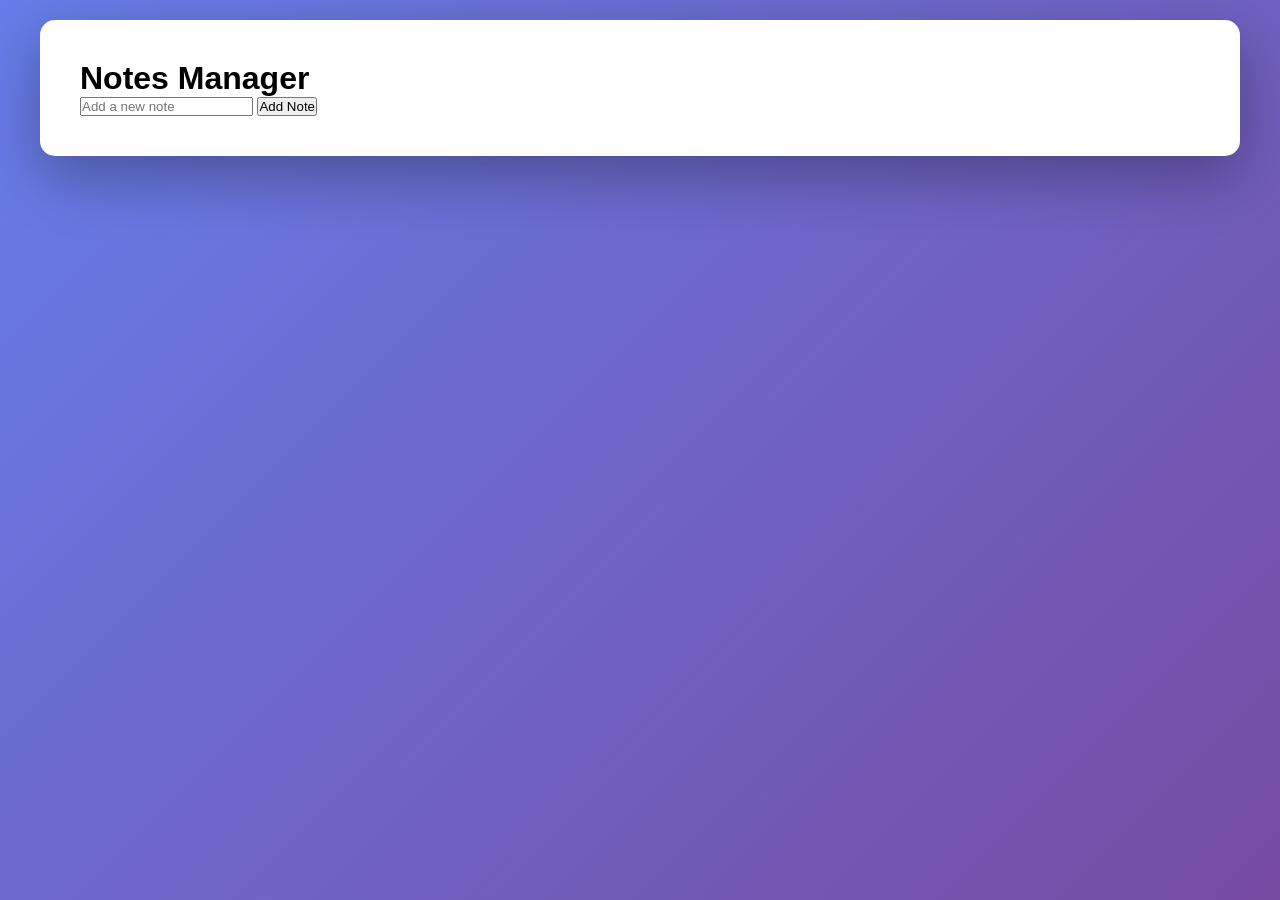
==== commit 8eb27bed: "Add Notes Manager project" ====
--- a/index.html
+++ b/index.html
@@ -3,237 +3,16 @@
 <head>
     <meta charset="UTF-8">
     <meta name="viewport" content="width=device-width, initial-scale=1.0">
-    <title>Ruchita Umalkar - Portfolio</title>
-    <link rel="stylesheet" href="styles.css">
-    <link rel="stylesheet" href="https://cdnjs.cloudflare.com/ajax/libs/font-awesome/6.4.0/css/all.min.css">
+    <link rel="stylesheet" href="style.css">
+    <title>Notes Manager</title>
 </head>
 <body>
-    <!-- Navigation -->
-    <nav class="navbar">
-        <div class="nav-container">
-            <div class="logo">Ruchita Umalkar</div>
-            <button class="menu-toggle" id="menuToggle">
-                <span></span>
-                <span></span>
-                <span></span>
-            </button>
-            <ul class="nav-menu" id="navMenu">
-                <li><a href="#home" class="nav-link">Home</a></li>
-                <li><a href="#about" class="nav-link">About</a></li>
-                <li><a href="#skills" class="nav-link">Skills</a></li>
-                <li><a href="#projects" class="nav-link">Projects</a></li>
-                <li><a href="#contact" class="nav-link">Contact</a></li>
-            </ul>
-        </div>
-    </nav>
-
-    <!-- Hero Section -->
-    <section id="home" class="hero">
-        <div class="hero-content">
-            <h1 class="hero-title">Hi, I'm Ruchita Umalkar</h1>
-            <p class="hero-subtitle">Full Stack Developer | Creative Problem Solver</p>
-            <a href="#contact" class="cta-button">Get In Touch</a>
-        </div>
-        <div class="hero-image">
-            <div class="placeholder-avatar"></div>
-        </div>
-    </section>
-
-    <!-- About Section -->
-    <section id="about" class="about">
-        <div class="container">
-            <h2 class="section-title">About Me</h2>
-            <div class="about-content">
-                <div class="about-text">
-                    <p>I'm a passionate developer with a keen interest in building beautiful, functional web applications. With expertise in both frontend and backend technologies, I create seamless digital experiences that solve real-world problems.</p>
-                    <p>When I'm not coding, you can find me exploring new technologies, contributing to open-source projects, or sharing knowledge with the community.</p>
-                </div>
-                <div class="about-stats">
-                    <div class="stat">
-                        <span class="stat-number">50+</span>
-                        <span class="stat-label">Projects Completed</span>
-                    </div>
-                    <div class="stat">
-                        <span class="stat-number">30+</span>
-                        <span class="stat-label">Happy Clients</span>
-                    </div>
-                    <div class="stat">
-                        <span class="stat-number">5+</span>
-                        <span class="stat-label">Years Experience</span>
-                    </div>
-                </div>
-            </div>
-        </div>
-    </section>
-
-    <!-- Skills Section -->
-    <section id="skills" class="skills">
-        <div class="container">
-            <h2 class="section-title">My Skills</h2>
-            <div class="skills-grid">
-                <div class="skill-card">
-                    <i class="fab fa-html5"></i>
-                    <h3>Frontend</h3>
-                    <p>HTML5, CSS3, JavaScript, React, Vue.js, Responsive Design</p>
-                </div>
-                <div class="skill-card">
-                    <i class="fab fa-node-js"></i>
-                    <h3>Backend</h3>
-                    <p>Node.js, Express, Python, Django, RESTful APIs</p>
-                </div>
-                <div class="skill-card">
-                    <i class="fas fa-database"></i>
-                    <h3>Databases</h3>
-                    <p>MongoDB, PostgreSQL, MySQL, Firebase</p>
-                </div>
-                <div class="skill-card">
-                    <i class="fab fa-git"></i>
-                    <h3>Tools & Version Control</h3>
-                    <p>Git, GitHub, Docker, CI/CD, Linux</p>
-                </div>
-            </div>
-        </div>
-    </section>
-
-    <!-- Projects Section -->
-    <section id="projects" class="projects">
-        <div class="container">
-            <h2 class="section-title">Featured Projects</h2>
-            <div class="projects-grid">
-                <div class="project-card">
-                    <div class="project-image">
-                        <div class="project-placeholder">E-Commerce Platform</div>
-                    </div>
-                    <div class="project-content">
-                        <h3>E-Commerce Platform</h3>
-                        <p>Full-stack e-commerce solution with product catalog, shopping cart, and payment integration.</p>
-                        <div class="project-tags">
-                            <span class="tag">React</span>
-                            <span class="tag">Node.js</span>
-                            <span class="tag">MongoDB</span>
-                            <span class="tag">Stripe</span>
-                        </div>
-                        <div class="project-links">
-                            <a href="#" class="project-link" target="_blank">
-                                <i class="fab fa-github"></i> Code
-                            </a>
-                            <a href="#" class="project-link" target="_blank">
-                                <i class="fas fa-external-link-alt"></i> Live
-                            </a>
-                        </div>
-                    </div>
-                </div>
-
-                <div class="project-card">
-                    <div class="project-image">
-                        <div class="project-placeholder">Task Management App</div>
-                    </div>
-                    <div class="project-content">
-                        <h3>Task Management App</h3>
-                        <p>Collaborative task management application with real-time updates and team collaboration features.</p>
-                        <div class="project-tags">
-                            <span class="tag">Vue.js</span>
-                            <span class="tag">Firebase</span>
-                            <span class="tag">Tailwind CSS</span>
-                        </div>
-                        <div class="project-links">
-                            <a href="#" class="project-link" target="_blank">
-                                <i class="fab fa-github"></i> Code
-                            </a>
-                            <a href="#" class="project-link" target="_blank">
-                                <i class="fas fa-external-link-alt"></i> Live
-                            </a>
-                        </div>
-                    </div>
-                </div>
-
-                <div class="project-card">
-                    <div class="project-image">
-                        <div class="project-placeholder">Weather Dashboard</div>
-                    </div>
-                    <div class="project-content">
-                        <h3>Weather Dashboard</h3>
-                        <p>Real-time weather dashboard with location-based forecasts and interactive maps.</p>
-                        <div class="project-tags">
-                            <span class="tag">JavaScript</span>
-                            <span class="tag">API Integration</span>
-                            <span class="tag">Chart.js</span>
-                        </div>
-                        <div class="project-links">
-                            <a href="#" class="project-link" target="_blank">
-                                <i class="fab fa-github"></i> Code
-                            </a>
-                            <a href="#" class="project-link" target="_blank">
-                                <i class="fas fa-external-link-alt"></i> Live
-                            </a>
-                        </div>
-                    </div>
-                </div>
-            </div>
-        </div>
-    </section>
-
-    <!-- Contact Section -->
-    <section id="contact" class="contact">
-        <div class="container">
-            <h2 class="section-title">Get In Touch</h2>
-            <p class="contact-subtitle">Have a project in mind? Let's discuss how I can help.</p>
-            <div class="contact-content">
-                <form class="contact-form" id="contactForm">
-                    <div class="form-group">
-                        <input type="text" id="name" placeholder="Your Name" required>
-                    </div>
-                    <div class="form-group">
-                        <input type="email" id="email" placeholder="Your Email" required>
-                    </div>
-                    <div class="form-group">
-                        <input type="text" id="subject" placeholder="Subject" required>
-                    </div>
-                    <div class="form-group">
-                        <textarea id="message" placeholder="Your Message" rows="5" required></textarea>
-                    </div>
-                    <button type="submit" class="submit-button">Send Message</button>
-                </form>
-                <div class="contact-info">
-                    <div class="contact-item">
-                        <i class="fas fa-map-marker-alt"></i>
-                        <div>
-                            <h4>Location</h4>
-                            <p>Your City, Country</p>
-                        </div>
-                    </div>
-                    <div class="contact-item">
-                        <i class="fas fa-envelope"></i>
-                        <div>
-                            <h4>Email</h4>
-                            <p><a href="mailto:ruchita@example.com">ruchita@example.com</a></p>
-                        </div>
-                    </div>
-                    <div class="contact-item">
-                        <i class="fas fa-phone"></i>
-                        <div>
-                            <h4>Phone</h4>
-                            <p><a href="tel:+1234567890">+1 (234) 567-890</a></p>
-                        </div>
-                    </div>
-                    <div class="social-links">
-                        <a href="#" target="_blank" title="LinkedIn"><i class="fab fa-linkedin"></i></a>
-                        <a href="#" target="_blank" title="GitHub"><i class="fab fa-github"></i></a>
-                        <a href="#" target="_blank" title="Twitter"><i class="fab fa-twitter"></i></a>
-                        <a href="#" target="_blank" title="Instagram"><i class="fab fa-instagram"></i></a>
-                    </div>
-                </div>
-            </div>
-        </div>
-    </section>
-
-    <!-- Footer -->
-    <footer class="footer">
-        <div class="container">
-            <p>&copy; 2026 Ruchita Umalkar. All rights reserved.</p>
-        </div>
-    </footer>
-
+    <div class="container">
+        <h1>Notes Manager</h1>
+        <input type="text" id="noteInput" placeholder="Add a new note" />
+        <button id="addNote">Add Note</button>
+        <div id="notesContainer"></div>
+    </div>
     <script src="script.js"></script>
 </body>
 </html>
--- a/style.css
+++ b/style.css
@@ -0,0 +1,354 @@
+/* ============================================
+   Notes Manager - CSS Stylesheet
+   ============================================ */
+
+* {
+    margin: 0;
+    padding: 0;
+    box-sizing: border-box;
+}
+
+/* General Styles */
+body {
+    font-family: 'Segoe UI', Tahoma, Geneva, Verdana, sans-serif;
+    background: linear-gradient(135deg, #667eea 0%, #764ba2 100%);
+    min-height: 100vh;
+    padding: 20px;
+}
+
+.container {
+    max-width: 1200px;
+    margin: 0 auto;
+    background: white;
+    border-radius: 15px;
+    padding: 40px;
+    box-shadow: 0 20px 60px rgba(0, 0, 0, 0.3);
+}
+
+/* Header */
+.header {
+    text-align: center;
+    margin-bottom: 30px;
+}
+
+.title {
+    font-size: 2.5rem;
+    color: #333;
+    margin-bottom: 10px;
+    font-weight: 700;
+}
+
+.subtitle {
+    font-size: 1rem;
+    color: #666;
+}
+
+/* Search Bar */
+.search-section {
+    margin-bottom: 20px;
+    display: flex;
+    justify-content: center;
+}
+
+.search-input {
+    width: 100%;
+    max-width: 500px;
+    padding: 12px 20px;
+    font-size: 1rem;
+    border: 2px solid #e0e0e0;
+    border-radius: 8px;
+    transition: all 0.3s ease;
+}
+
+.search-input:focus {
+    outline: none;
+    border-color: #667eea;
+    box-shadow: 0 0 0 3px rgba(102, 126, 234, 0.1);
+}
+
+/* Add Button */
+.btn-add {
+    display: block;
+    margin: 0 auto 30px;
+    padding: 12px 30px;
+    background: linear-gradient(135deg, #667eea 0%, #764ba2 100%);
+    color: white;
+    border: none;
+    border-radius: 8px;
+    font-size: 1rem;
+    font-weight: 600;
+    cursor: pointer;
+    transition: all 0.3s ease;
+}
+
+.btn-add:hover {
+    transform: translateY(-2px);
+    box-shadow: 0 10px 25px rgba(102, 126, 234, 0.4);
+}
+
+/* Notes Grid */
+.notes-grid {
+    display: grid;
+    grid-template-columns: repeat(auto-fill, minmax(300px, 1fr));
+    gap: 20px;
+}
+
+/* Note Card */
+.note-card {
+    background: #f9f9f9;
+    border: 2px solid #e0e0e0;
+    border-radius: 10px;
+    padding: 20px;
+    transition: all 0.3s ease;
+    box-shadow: 0 2px 8px rgba(0, 0, 0, 0.1);
+    position: relative;
+}
+
+.note-card:hover {
+    transform: translateY(-5px);
+    box-shadow: 0 10px 25px rgba(0, 0, 0, 0.15);
+    border-color: #667eea;
+}
+
+.note-card::before {
+    content: '';
+    position: absolute;
+    top: 0;
+    left: 0;
+    right: 0;
+    height: 4px;
+    background: linear-gradient(90deg, #667eea, #764ba2);
+}
+
+.note-title {
+    font-size: 1.3rem;
+    font-weight: 700;
+    color: #333;
+    margin-bottom: 10px;
+    word-break: break-word;
+}
+
+.note-content {
+    font-size: 0.95rem;
+    color: #666;
+    line-height: 1.5;
+    margin-bottom: 15px;
+    max-height: 150px;
+    overflow-y: auto;
+    word-break: break-word;
+}
+
+.note-timestamp {
+    font-size: 0.75rem;
+    color: #999;
+    margin-bottom: 15px;
+    display: block;
+}
+
+.note-actions {
+    display: flex;
+    gap: 10px;
+}
+
+.btn-edit,
+.btn-delete {
+    flex: 1;
+    padding: 8px 12px;
+    font-size: 0.9rem;
+    border: none;
+    border-radius: 6px;
+    cursor: pointer;
+    transition: all 0.3s ease;
+    font-weight: 600;
+}
+
+.btn-edit {
+    background: #2196F3;
+    color: white;
+}
+
+.btn-edit:hover {
+    background: #0b7dda;
+    transform: translateY(-2px);
+}
+
+.btn-delete {
+    background: #f44336;
+    color: white;
+}
+
+.btn-delete:hover {
+    background: #da190b;
+    transform: translateY(-2px);
+}
+
+/* Empty State */
+.empty-state {
+    text-align: center;
+    padding: 60px 20px;
+    color: #999;
+    font-size: 1.1rem;
+}
+
+.empty-state.hidden {
+    display: none;
+}
+
+/* Modal */
+.modal {
+    display: none;
+    position: fixed;
+    z-index: 1000;
+    left: 0;
+    top: 0;
+    width: 100%;
+    height: 100%;
+    background-color: rgba(0, 0, 0, 0.5);
+    animation: fadeIn 0.3s ease;
+}
+
+@keyframes fadeIn {
+    from { opacity: 0; }
+    to { opacity: 1; }
+}
+
+.modal-content {
+    background-color: white;
+    margin: 10% auto;
+    padding: 30px;
+    border-radius: 12px;
+    width: 90%;
+    max-width: 500px;
+    box-shadow: 0 20px 60px rgba(0, 0, 0, 0.3);
+    animation: slideDown 0.3s ease;
+}
+
+@keyframes slideDown {
+    from {
+        transform: translateY(-50px);
+        opacity: 0;
+    }
+    to {
+        transform: translateY(0);
+        opacity: 1;
+    }
+}
+
+.close {
+    color: #aaa;
+    float: right;
+    font-size: 28px;
+    font-weight: bold;
+    cursor: pointer;
+    transition: color 0.3s ease;
+}
+
+.close:hover {
+    color: #000;
+}
+
+#modalTitle {
+    color: #333;
+    margin-bottom: 20px;
+    margin-top: 10px;
+}
+
+/* Form Styles */
+.form-group {
+    margin-bottom: 20px;
+}
+
+.form-group label {
+    display: block;
+    margin-bottom: 8px;
+    color: #333;
+    font-weight: 600;
+}
+
+.form-input,
+.form-textarea {
+    width: 100%;
+    padding: 12px;
+    border: 2px solid #e0e0e0;
+    border-radius: 6px;
+    font-size: 1rem;
+    font-family: inherit;
+    transition: border-color 0.3s ease;
+    resize: vertical;
+}
+
+.form-input:focus,
+.form-textarea:focus {
+    outline: none;
+    border-color: #667eea;
+}
+
+.form-buttons {
+    display: flex;
+    gap: 10px;
+    margin-top: 25px;
+}
+
+.btn-save {
+    flex: 1;
+    padding: 12px;
+    background: #4CAF50;
+    color: white;
+    border: none;
+    border-radius: 6px;
+    font-size: 1rem;
+    font-weight: 600;
+    cursor: pointer;
+    transition: all 0.3s ease;
+}
+
+.btn-save:hover {
+    background: #45a049;
+}
+
+.btn-cancel {
+    flex: 1;
+    padding: 12px;
+    background: #f44336;
+    color: white;
+    border: none;
+    border-radius: 6px;
+    font-size: 1rem;
+    font-weight: 600;
+    cursor: pointer;
+    transition: all 0.3s ease;
+}
+
+.btn-cancel:hover {
+    background: #da190b;
+}
+
+/* Responsive Design */
+@media (max-width: 768px) {
+    .container {
+        padding: 20px;
+    }
+
+    .title {
+        font-size: 1.8rem;
+    }
+
+    .notes-grid {
+        grid-template-columns: 1fr;
+    }
+
+    .modal-content {
+        margin: 20% auto;
+        width: 95%;
+    }
+}
+
+@media (max-width: 480px) {
+    .title {
+        font-size: 1.5rem;
+    }
+
+    .note-card {
+        padding: 15px;
+    }
+}
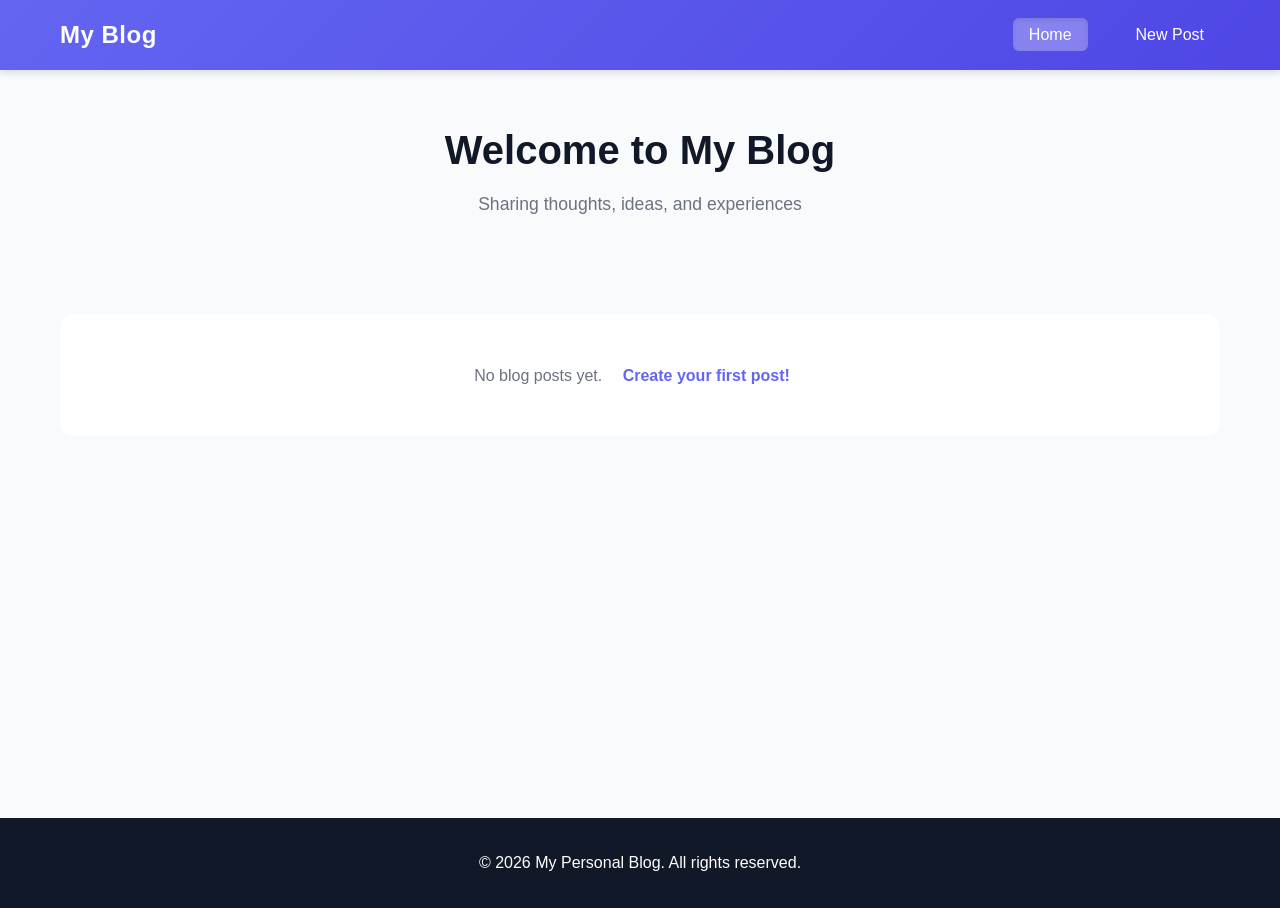
==== commit f218bb20: "personal blog website" ====
--- a/index.html
+++ b/index.html
@@ -1,18 +1,90 @@
-<!DOCTYPE html>
-<html lang="en">
-<head>
-    <meta charset="UTF-8">
-    <meta name="viewport" content="width=device-width, initial-scale=1.0">
-    <link rel="stylesheet" href="style.css">
-    <title>Notes Manager</title>
-</head>
-<body>
-    <div class="container">
-        <h1>Notes Manager</h1>
-        <input type="text" id="noteInput" placeholder="Add a new note" />
-        <button id="addNote">Add Note</button>
-        <div id="notesContainer"></div>
-    </div>
-    <script src="script.js"></script>
-</body>
-</html>
+<!DOCTYPE html>
+<html lang="en">
+<head>
+    <meta charset="UTF-8">
+    <meta name="viewport" content="width=device-width, initial-scale=1.0">
+    <title>My Personal Blog</title>
+    <link rel="stylesheet" href="style.css">
+</head>
+<body>
+    <!-- Navigation -->
+    <nav class="navbar">
+        <div class="container">
+            <div class="nav-brand">My Blog</div>
+            <ul class="nav-menu">
+                <li><a href="#home" class="nav-link active" data-section="home">Home</a></li>
+                <li><a href="#new-post" class="nav-link" data-section="new-post">New Post</a></li>
+            </ul>
+        </div>
+    </nav>
+
+    <!-- Main Container -->
+    <div class="container">
+        <!-- Home Section - Blog Posts List -->
+        <section id="home" class="section active">
+            <div class="section-header">
+                <h1>Welcome to My Blog</h1>
+                <p>Sharing thoughts, ideas, and experiences</p>
+            </div>
+
+            <div id="posts-container" class="posts-grid">
+                <!-- Blog posts will be dynamically inserted here -->
+            </div>
+
+            <div id="empty-state" class="empty-state">
+                <p>No blog posts yet. <a href="#new-post" class="nav-link" data-section="new-post">Create your first post!</a></p>
+            </div>
+        </section>
+
+        <!-- New Post Section - Form -->
+        <section id="new-post" class="section">
+            <div class="section-header">
+                <h1>Create New Post</h1>
+                <p>Share your thoughts with the world</p>
+            </div>
+
+            <div class="form-container">
+                <form id="post-form" class="post-form">
+                    <div class="form-group">
+                        <label for="post-title">Post Title *</label>
+                        <input type="text" id="post-title" placeholder="Enter post title" required>
+                    </div>
+
+                    <div class="form-group">
+                        <label for="post-image">Image URL *</label>
+                        <input type="url" id="post-image" placeholder="https://example.com/image.jpg" required>
+                        <div id="image-preview" class="image-preview"></div>
+                    </div>
+
+                    <div class="form-group">
+                        <label for="post-content">Post Content *</label>
+                        <textarea id="post-content" placeholder="Write your post content here..." rows="10" required></textarea>
+                    </div>
+
+                    <div class="form-actions">
+                        <button type="submit" class="btn btn-primary">Publish Post</button>
+                        <button type="reset" class="btn btn-secondary">Clear Form</button>
+                    </div>
+                </form>
+            </div>
+        </section>
+
+        <!-- Blog Post Detail Section -->
+        <section id="post-detail" class="section">
+            <button class="btn-back" onclick="showSection('home')">← Back to Posts</button>
+            <article id="post-content-detail" class="post-detail">
+                <!-- Full blog post will be displayed here -->
+            </article>
+        </section>
+    </div>
+
+    <!-- Footer -->
+    <footer class="footer">
+        <div class="container">
+            <p>&copy; 2026 My Personal Blog. All rights reserved.</p>
+        </div>
+    </footer>
+
+    <script src="script.js"></script>
+</body>
+</html>
--- a/style.css
+++ b/style.css
@@ -1,354 +1,505 @@
-/* ============================================
-   Notes Manager - CSS Stylesheet
-   ============================================ */
-
-* {
-    margin: 0;
-    padding: 0;
-    box-sizing: border-box;
-}
-
-/* General Styles */
-body {
-    font-family: 'Segoe UI', Tahoma, Geneva, Verdana, sans-serif;
-    background: linear-gradient(135deg, #667eea 0%, #764ba2 100%);
-    min-height: 100vh;
-    padding: 20px;
-}
-
-.container {
-    max-width: 1200px;
-    margin: 0 auto;
-    background: white;
-    border-radius: 15px;
-    padding: 40px;
-    box-shadow: 0 20px 60px rgba(0, 0, 0, 0.3);
-}
-
-/* Header */
-.header {
-    text-align: center;
-    margin-bottom: 30px;
-}
-
-.title {
-    font-size: 2.5rem;
-    color: #333;
-    margin-bottom: 10px;
-    font-weight: 700;
-}
-
-.subtitle {
-    font-size: 1rem;
-    color: #666;
-}
-
-/* Search Bar */
-.search-section {
-    margin-bottom: 20px;
-    display: flex;
-    justify-content: center;
-}
-
-.search-input {
-    width: 100%;
-    max-width: 500px;
-    padding: 12px 20px;
-    font-size: 1rem;
-    border: 2px solid #e0e0e0;
-    border-radius: 8px;
-    transition: all 0.3s ease;
-}
-
-.search-input:focus {
-    outline: none;
-    border-color: #667eea;
-    box-shadow: 0 0 0 3px rgba(102, 126, 234, 0.1);
-}
-
-/* Add Button */
-.btn-add {
-    display: block;
-    margin: 0 auto 30px;
-    padding: 12px 30px;
-    background: linear-gradient(135deg, #667eea 0%, #764ba2 100%);
-    color: white;
-    border: none;
-    border-radius: 8px;
-    font-size: 1rem;
-    font-weight: 600;
-    cursor: pointer;
-    transition: all 0.3s ease;
-}
-
-.btn-add:hover {
-    transform: translateY(-2px);
-    box-shadow: 0 10px 25px rgba(102, 126, 234, 0.4);
-}
-
-/* Notes Grid */
-.notes-grid {
-    display: grid;
-    grid-template-columns: repeat(auto-fill, minmax(300px, 1fr));
-    gap: 20px;
-}
-
-/* Note Card */
-.note-card {
-    background: #f9f9f9;
-    border: 2px solid #e0e0e0;
-    border-radius: 10px;
-    padding: 20px;
-    transition: all 0.3s ease;
-    box-shadow: 0 2px 8px rgba(0, 0, 0, 0.1);
-    position: relative;
-}
-
-.note-card:hover {
-    transform: translateY(-5px);
-    box-shadow: 0 10px 25px rgba(0, 0, 0, 0.15);
-    border-color: #667eea;
-}
-
-.note-card::before {
-    content: '';
-    position: absolute;
-    top: 0;
-    left: 0;
-    right: 0;
-    height: 4px;
-    background: linear-gradient(90deg, #667eea, #764ba2);
-}
-
-.note-title {
-    font-size: 1.3rem;
-    font-weight: 700;
-    color: #333;
-    margin-bottom: 10px;
-    word-break: break-word;
-}
-
-.note-content {
-    font-size: 0.95rem;
-    color: #666;
-    line-height: 1.5;
-    margin-bottom: 15px;
-    max-height: 150px;
-    overflow-y: auto;
-    word-break: break-word;
-}
-
-.note-timestamp {
-    font-size: 0.75rem;
-    color: #999;
-    margin-bottom: 15px;
-    display: block;
-}
-
-.note-actions {
-    display: flex;
-    gap: 10px;
-}
-
-.btn-edit,
-.btn-delete {
-    flex: 1;
-    padding: 8px 12px;
-    font-size: 0.9rem;
-    border: none;
-    border-radius: 6px;
-    cursor: pointer;
-    transition: all 0.3s ease;
-    font-weight: 600;
-}
-
-.btn-edit {
-    background: #2196F3;
-    color: white;
-}
-
-.btn-edit:hover {
-    background: #0b7dda;
-    transform: translateY(-2px);
-}
-
-.btn-delete {
-    background: #f44336;
-    color: white;
-}
-
-.btn-delete:hover {
-    background: #da190b;
-    transform: translateY(-2px);
-}
-
-/* Empty State */
-.empty-state {
-    text-align: center;
-    padding: 60px 20px;
-    color: #999;
-    font-size: 1.1rem;
-}
-
-.empty-state.hidden {
-    display: none;
-}
-
-/* Modal */
-.modal {
-    display: none;
-    position: fixed;
-    z-index: 1000;
-    left: 0;
-    top: 0;
-    width: 100%;
-    height: 100%;
-    background-color: rgba(0, 0, 0, 0.5);
-    animation: fadeIn 0.3s ease;
-}
-
-@keyframes fadeIn {
-    from { opacity: 0; }
-    to { opacity: 1; }
-}
-
-.modal-content {
-    background-color: white;
-    margin: 10% auto;
-    padding: 30px;
-    border-radius: 12px;
-    width: 90%;
-    max-width: 500px;
-    box-shadow: 0 20px 60px rgba(0, 0, 0, 0.3);
-    animation: slideDown 0.3s ease;
-}
-
-@keyframes slideDown {
-    from {
-        transform: translateY(-50px);
-        opacity: 0;
-    }
-    to {
-        transform: translateY(0);
-        opacity: 1;
-    }
-}
-
-.close {
-    color: #aaa;
-    float: right;
-    font-size: 28px;
-    font-weight: bold;
-    cursor: pointer;
-    transition: color 0.3s ease;
-}
-
-.close:hover {
-    color: #000;
-}
-
-#modalTitle {
-    color: #333;
-    margin-bottom: 20px;
-    margin-top: 10px;
-}
-
-/* Form Styles */
-.form-group {
-    margin-bottom: 20px;
-}
-
-.form-group label {
-    display: block;
-    margin-bottom: 8px;
-    color: #333;
-    font-weight: 600;
-}
-
-.form-input,
-.form-textarea {
-    width: 100%;
-    padding: 12px;
-    border: 2px solid #e0e0e0;
-    border-radius: 6px;
-    font-size: 1rem;
-    font-family: inherit;
-    transition: border-color 0.3s ease;
-    resize: vertical;
-}
-
-.form-input:focus,
-.form-textarea:focus {
-    outline: none;
-    border-color: #667eea;
-}
-
-.form-buttons {
-    display: flex;
-    gap: 10px;
-    margin-top: 25px;
-}
-
-.btn-save {
-    flex: 1;
-    padding: 12px;
-    background: #4CAF50;
-    color: white;
-    border: none;
-    border-radius: 6px;
-    font-size: 1rem;
-    font-weight: 600;
-    cursor: pointer;
-    transition: all 0.3s ease;
-}
-
-.btn-save:hover {
-    background: #45a049;
-}
-
-.btn-cancel {
-    flex: 1;
-    padding: 12px;
-    background: #f44336;
-    color: white;
-    border: none;
-    border-radius: 6px;
-    font-size: 1rem;
-    font-weight: 600;
-    cursor: pointer;
-    transition: all 0.3s ease;
-}
-
-.btn-cancel:hover {
-    background: #da190b;
-}
-
-/* Responsive Design */
-@media (max-width: 768px) {
-    .container {
-        padding: 20px;
-    }
-
-    .title {
-        font-size: 1.8rem;
-    }
-
-    .notes-grid {
-        grid-template-columns: 1fr;
-    }
-
-    .modal-content {
-        margin: 20% auto;
-        width: 95%;
-    }
-}
-
-@media (max-width: 480px) {
-    .title {
-        font-size: 1.5rem;
-    }
-
-    .note-card {
-        padding: 15px;
-    }
-}+/* ===========================
+   Global Styles & Reset
+   =========================== */
+* {
+    margin: 0;
+    padding: 0;
+    box-sizing: border-box;
+}
+
+:root {
+    --primary-color: #6366f1;
+    --primary-dark: #4f46e5;
+    --primary-light: #818cf8;
+    --secondary-color: #ec4899;
+    --success-color: #10b981;
+    --danger-color: #ef4444;
+    --gray-100: #f3f4f6;
+    --gray-200: #e5e7eb;
+    --gray-300: #d1d5db;
+    --gray-600: #4b5563;
+    --gray-800: #1f2937;
+    --gray-900: #111827;
+    --text-primary: #111827;
+    --text-secondary: #6b7280;
+    --border-radius: 12px;
+    --shadow: 0 4px 6px rgba(0, 0, 0, 0.1);
+    --shadow-lg: 0 10px 25px rgba(0, 0, 0, 0.15);
+    --transition: all 0.3s ease;
+}
+
+html {
+    scroll-behavior: smooth;
+}
+
+body {
+    font-family: 'Segoe UI', Tahoma, Geneva, Verdana, sans-serif;
+    color: var(--text-primary);
+    background-color: #f9fafb;
+    line-height: 1.6;
+}
+
+/* ===========================
+   Container & Layout
+   =========================== */
+.container {
+    max-width: 1200px;
+    margin: 0 auto;
+    padding: 0 20px;
+}
+
+/* ===========================
+   Navigation
+   =========================== */
+.navbar {
+    background: linear-gradient(135deg, var(--primary-color) 0%, var(--primary-dark) 100%);
+    color: white;
+    padding: 1rem 0;
+    box-shadow: var(--shadow);
+    position: sticky;
+    top: 0;
+    z-index: 100;
+}
+
+.navbar .container {
+    display: flex;
+    justify-content: space-between;
+    align-items: center;
+}
+
+.nav-brand {
+    font-size: 1.5rem;
+    font-weight: 700;
+    letter-spacing: 0.5px;
+}
+
+.nav-menu {
+    display: flex;
+    list-style: none;
+    gap: 2rem;
+}
+
+.nav-link {
+    color: white;
+    text-decoration: none;
+    font-weight: 500;
+    cursor: pointer;
+    transition: var(--transition);
+    padding: 0.5rem 1rem;
+    border-radius: 6px;
+    position: relative;
+}
+
+.nav-link:hover {
+    background-color: rgba(255, 255, 255, 0.2);
+}
+
+.nav-link.active {
+    background-color: rgba(255, 255, 255, 0.3);
+    box-shadow: inset 0 2px 4px rgba(0, 0, 0, 0.1);
+}
+
+/* ===========================
+   Sections
+   =========================== */
+.section {
+    display: none;
+    padding: 3rem 0;
+    min-height: calc(100vh - 200px);
+    animation: fadeIn 0.5s ease-in;
+}
+
+.section.active {
+    display: block;
+}
+
+@keyframes fadeIn {
+    from {
+        opacity: 0;
+        transform: translateY(10px);
+    }
+    to {
+        opacity: 1;
+        transform: translateY(0);
+    }
+}
+
+.section-header {
+    text-align: center;
+    margin-bottom: 3rem;
+}
+
+.section-header h1 {
+    font-size: 2.5rem;
+    margin-bottom: 0.5rem;
+    color: var(--gray-900);
+}
+
+.section-header p {
+    font-size: 1.1rem;
+    color: var(--text-secondary);
+}
+
+/* ===========================
+   Posts Grid
+   =========================== */
+.posts-grid {
+    display: grid;
+    grid-template-columns: repeat(auto-fill, minmax(300px, 1fr));
+    gap: 2rem;
+    margin-bottom: 3rem;
+}
+
+.post-card {
+    background: white;
+    border-radius: var(--border-radius);
+    overflow: hidden;
+    box-shadow: var(--shadow);
+    transition: var(--transition);
+    cursor: pointer;
+    display: flex;
+    flex-direction: column;
+}
+
+.post-card:hover {
+    transform: translateY(-8px);
+    box-shadow: var(--shadow-lg);
+}
+
+.post-card-image {
+    width: 100%;
+    height: 200px;
+    object-fit: cover;
+    background-color: var(--gray-200);
+}
+
+.post-card-content {
+    padding: 1.5rem;
+    flex-grow: 1;
+    display: flex;
+    flex-direction: column;
+}
+
+.post-card-title {
+    font-size: 1.3rem;
+    font-weight: 700;
+    margin-bottom: 0.75rem;
+    color: var(--gray-900);
+    line-height: 1.4;
+}
+
+.post-card-description {
+    display: -webkit-box;
+    -webkit-line-clamp: 3; 
+    -webkit-box-orient: vertical;
+    overflow: hidden;
+}
+
+.post-card-footer {
+    display: flex;
+    justify-content: space-between;
+    align-items: center;
+    padding-top: 1rem;
+    border-top: 1px solid var(--gray-200);
+}
+
+.post-card-date {
+    font-size: 0.85rem;
+    color: var(--text-secondary);
+}
+
+.post-card-delete {
+    background-color: var(--danger-color);
+    color: white;
+    border: none;
+    padding: 0.4rem 0.8rem;
+    border-radius: 6px;
+    cursor: pointer;
+    font-size: 0.85rem;
+    transition: var(--transition);
+}
+
+.post-card-delete:hover {
+    background-color: #dc2626;
+}
+
+.empty-state {
+    text-align: center;
+    padding: 3rem;
+    background: white;
+    border-radius: var(--border-radius);
+    color: var(--text-secondary);
+}
+
+.empty-state a {
+    color: var(--primary-color);
+    text-decoration: none;
+    font-weight: 600;
+}
+
+.empty-state a:hover {
+    text-decoration: underline;
+}
+
+/* ===========================
+   Form Styles
+   =========================== */
+.form-container {
+    max-width: 600px;
+    margin: 0 auto;
+}
+
+.post-form {
+    background: white;
+    padding: 2rem;
+    border-radius: var(--border-radius);
+    box-shadow: var(--shadow);
+}
+
+.form-group {
+    margin-bottom: 1.5rem;
+}
+
+.form-group label {
+    display: block;
+    font-weight: 600;
+    margin-bottom: 0.5rem;
+    color: var(--gray-900);
+}
+
+.form-group input,
+.form-group textarea {
+    width: 100%;
+    padding: 0.75rem;
+    border: 2px solid var(--gray-200);
+    border-radius: 6px;
+    font-family: inherit;
+    font-size: 1rem;
+    transition: var(--transition);
+    resize: vertical;
+}
+
+.form-group input:focus,
+.form-group textarea:focus {
+    outline: none;
+    border-color: var(--primary-color);
+    box-shadow: 0 0 0 3px rgba(99, 102, 241, 0.1);
+}
+
+.image-preview {
+    margin-top: 1rem;
+    height: 150px;
+    background-color: var(--gray-100);
+    border-radius: 6px;
+    background-size: cover;
+    background-position: center;
+    display: none;
+    border: 2px solid var(--gray-200);
+}
+
+.image-preview.show {
+    display: block;
+}
+
+.form-actions {
+    display: flex;
+    gap: 1rem;
+    margin-top: 2rem;
+}
+
+/* ===========================
+   Buttons
+   =========================== */
+.btn {
+    padding: 0.75rem 1.5rem;
+    border: none;
+    border-radius: 6px;
+    font-weight: 600;
+    font-size: 1rem;
+    cursor: pointer;
+    transition: var(--transition);
+    text-decoration: none;
+    display: inline-block;
+}
+
+.btn-primary {
+    background-color: var(--primary-color);
+    color: white;
+    flex: 1;
+}
+
+.btn-primary:hover {
+    background-color: var(--primary-dark);
+    transform: translateY(-2px);
+    box-shadow: 0 4px 12px rgba(99, 102, 241, 0.4);
+}
+
+.btn-secondary {
+    background-color: var(--gray-200);
+    color: var(--gray-900);
+    flex: 1;
+}
+
+.btn-secondary:hover {
+    background-color: var(--gray-300);
+}
+
+.btn-back {
+    background-color: transparent;
+    color: var(--primary-color);
+    border: 2px solid var(--primary-color);
+    padding: 0.6rem 1.2rem;
+    border-radius: 6px;
+    cursor: pointer;
+    font-weight: 600;
+    margin-bottom: 2rem;
+    transition: var(--transition);
+}
+
+.btn-back:hover {
+    background-color: var(--primary-color);
+    color: white;
+}
+
+/* ===========================
+   Post Detail
+   =========================== */
+.post-detail {
+    background: white;
+    padding: 2rem;
+    border-radius: var(--border-radius);
+    box-shadow: var(--shadow);
+}
+
+.post-detail-image {
+    width: 100%;
+    max-height: 400px;
+    object-fit: cover;
+    border-radius: var(--border-radius);
+    margin-bottom: 2rem;
+}
+
+.post-detail-header {
+    margin-bottom: 2rem;
+    border-bottom: 2px solid var(--gray-200);
+    padding-bottom: 2rem;
+}
+
+.post-detail-title {
+    font-size: 2.5rem;
+    font-weight: 700;
+    margin-bottom: 0.75rem;
+    color: var(--gray-900);
+}
+
+.post-detail-date {
+    color: var(--text-secondary);
+    font-size: 1rem;
+}
+
+.post-detail-content {
+    font-size: 1.05rem;
+    line-height: 1.8;
+    color: var(--text-primary);
+    word-wrap: break-word;
+    white-space: pre-wrap;
+}
+
+/* ===========================
+   Footer
+   =========================== */
+.footer {
+    background-color: var(--gray-900);
+    color: white;
+    text-align: center;
+    padding: 2rem 0;
+    margin-top: 3rem;
+}
+
+/* ===========================
+   Responsive Design
+   =========================== */
+@media (max-width: 768px) {
+    .nav-menu {
+        gap: 1rem;
+    }
+
+    .nav-link {
+        padding: 0.4rem 0.8rem;
+        font-size: 0.9rem;
+    }
+
+    .section-header h1 {
+        font-size: 1.8rem;
+    }
+
+    .section-header p {
+        font-size: 0.95rem;
+    }
+
+    .posts-grid {
+        grid-template-columns: repeat(auto-fill, minmax(250px, 1fr));
+        gap: 1.5rem;
+    }
+
+    .post-form {
+        padding: 1.5rem;
+    }
+
+    .form-actions {
+        flex-direction: column;
+    }
+
+    .btn {
+        width: 100%;
+    }
+
+    .post-detail-title {
+        font-size: 1.8rem;
+    }
+
+    .post-detail {
+        padding: 1.5rem;
+    }
+}
+
+@media (max-width: 480px) {
+    .section {
+        padding: 1.5rem 0;
+    }
+
+    .section-header h1 {
+        font-size: 1.5rem;
+    }
+
+    .section-header p {
+        font-size: 0.85rem;
+    }
+
+    .posts-grid {
+        grid-template-columns: 1fr;
+        gap: 1rem;
+    }
+
+    .post-card-content {
+        padding: 1rem;
+    }
+
+    .navbar .container {
+        flex-direction: column;
+        gap: 1rem;
+    }
+
+    .nav-menu {
+        width: 100%;
+        justify-content: center;
+    }
+
+    .nav-brand {
+        font-size: 1.2rem;
+    }
+
+    .post-detail-title {
+        font-size: 1.3rem;
+    }
+}
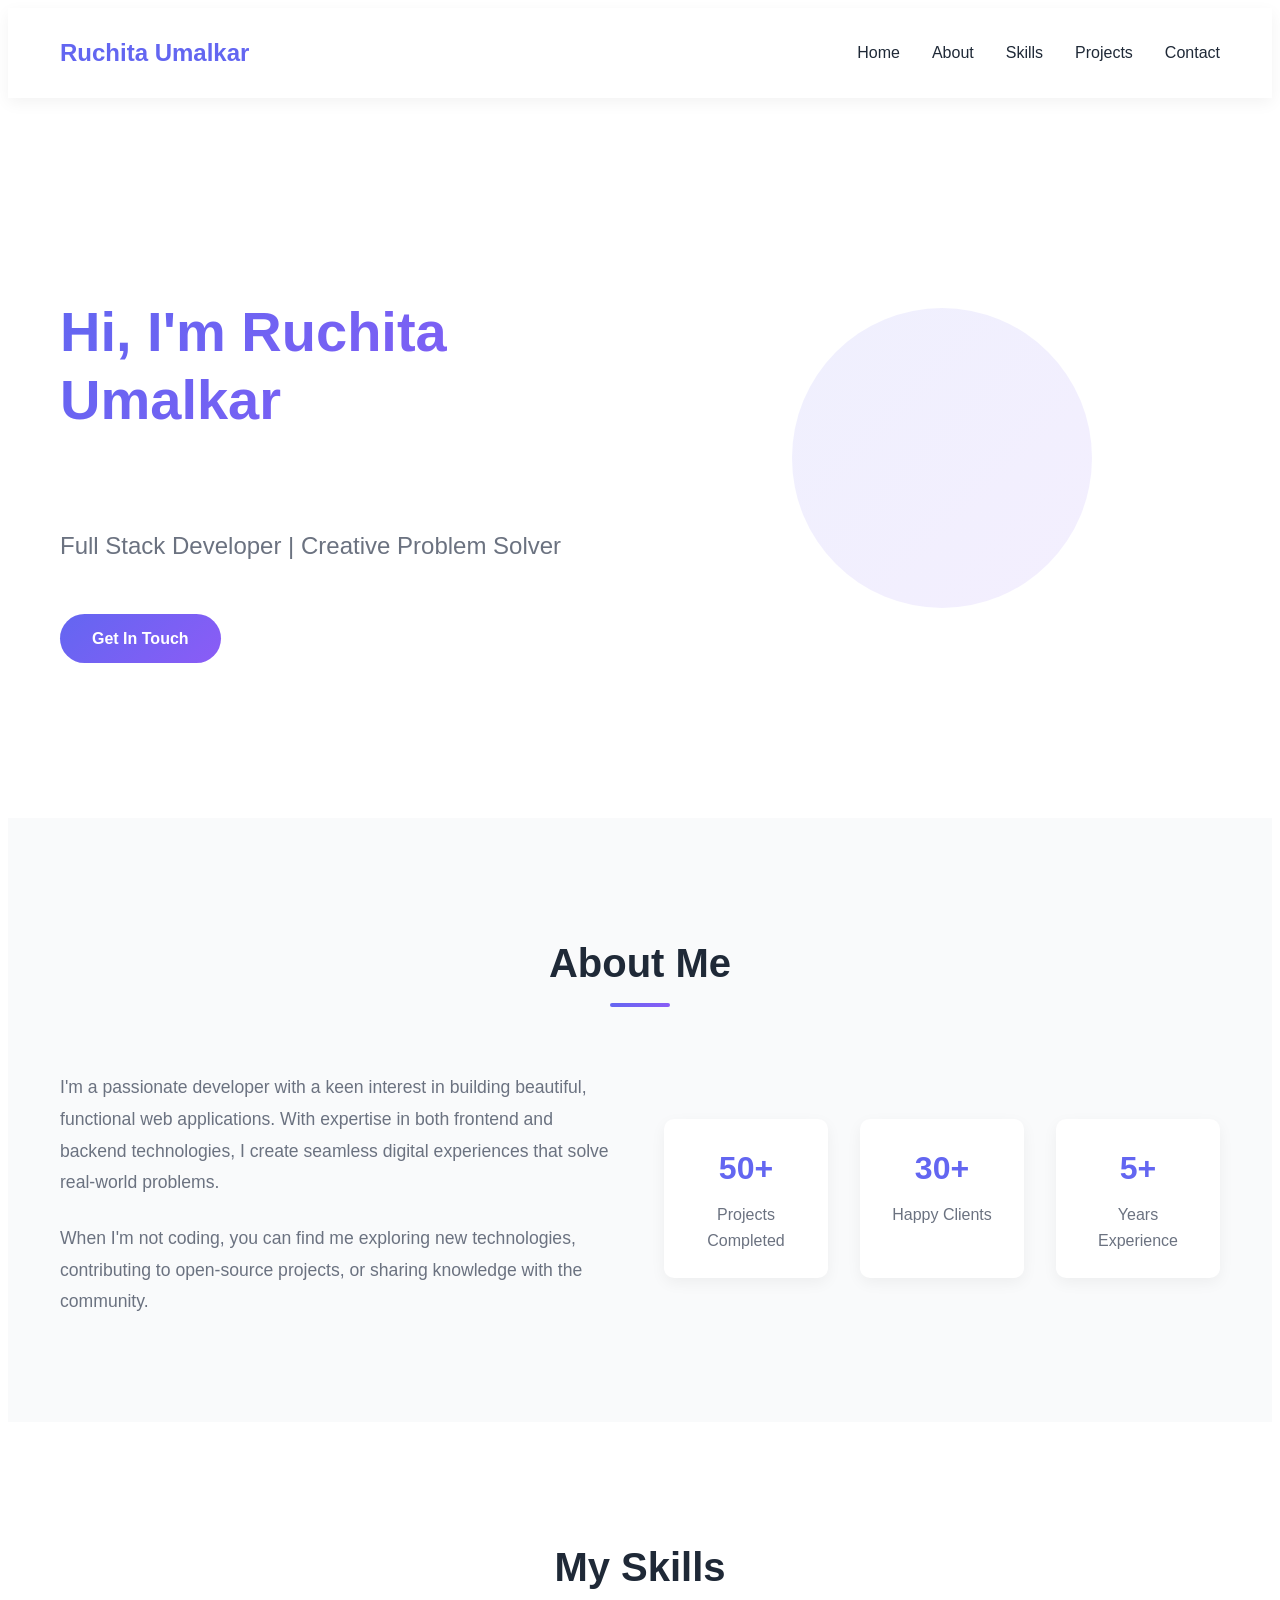
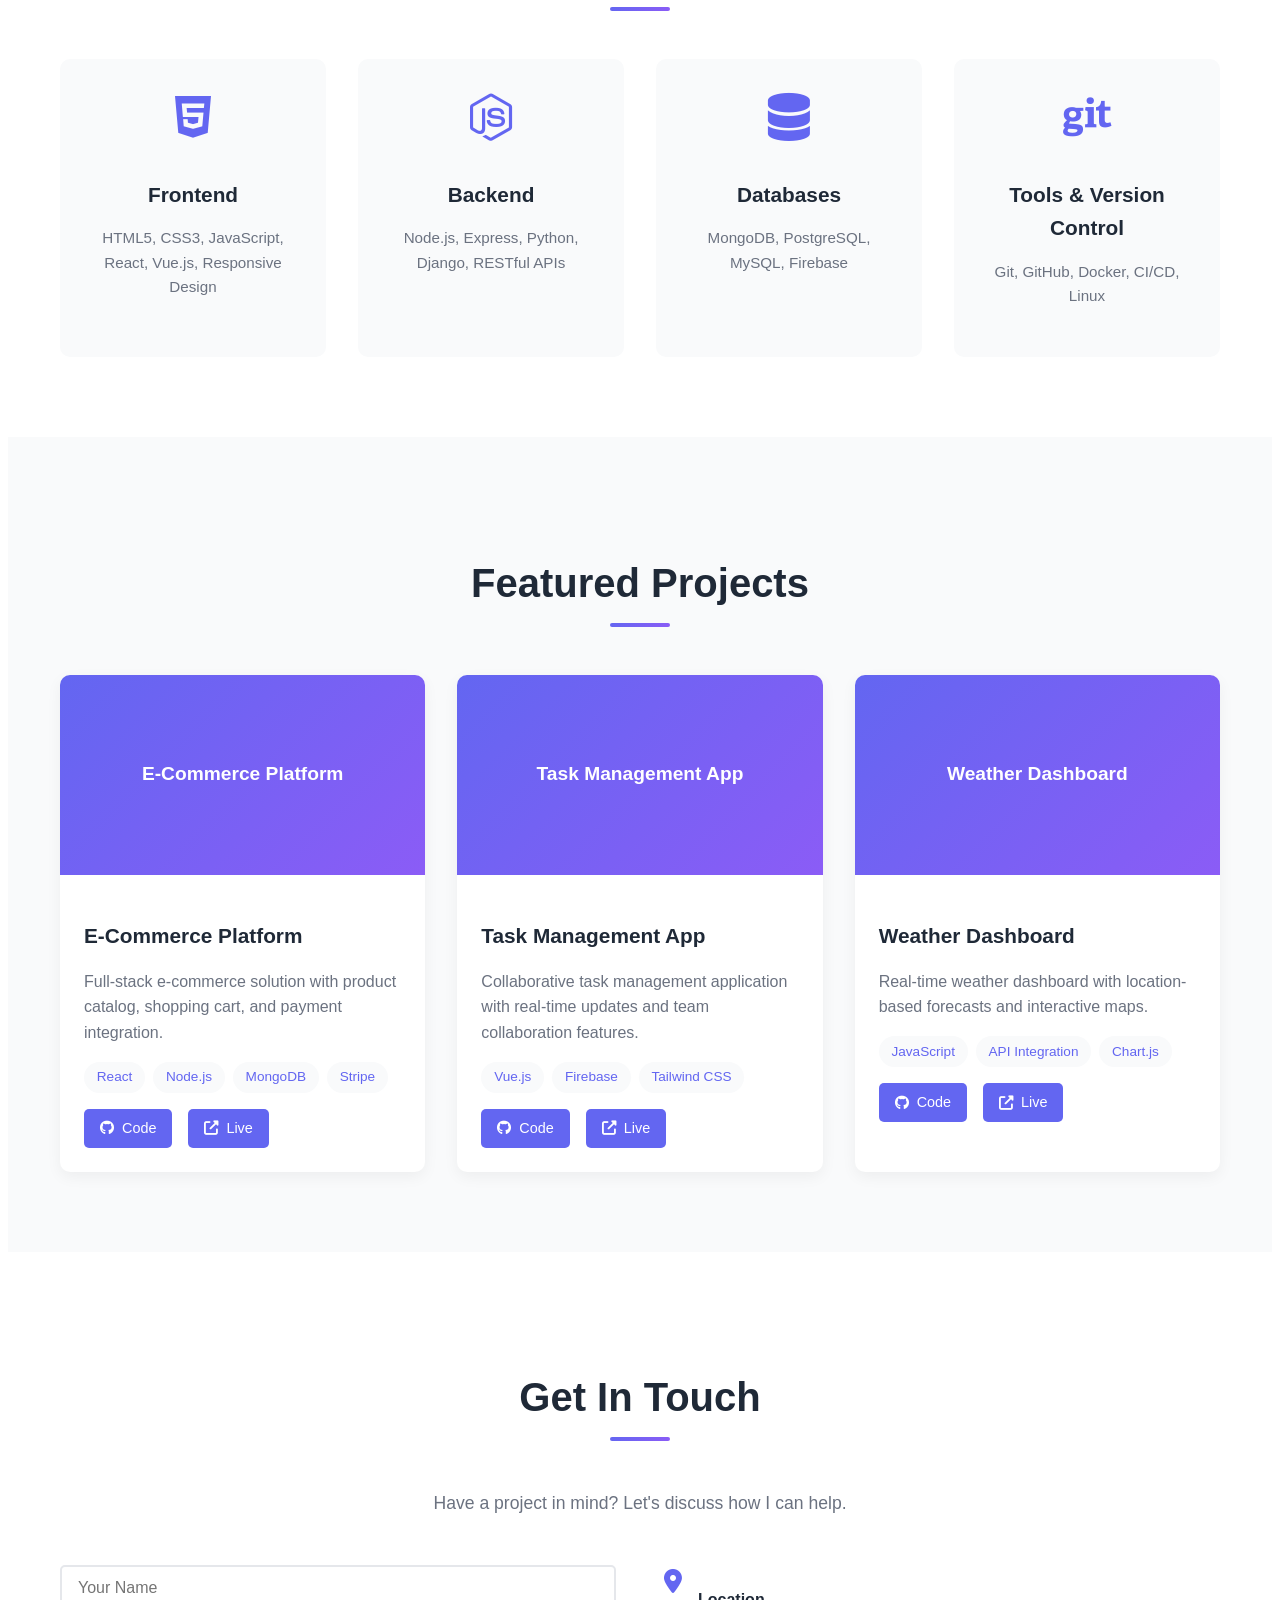
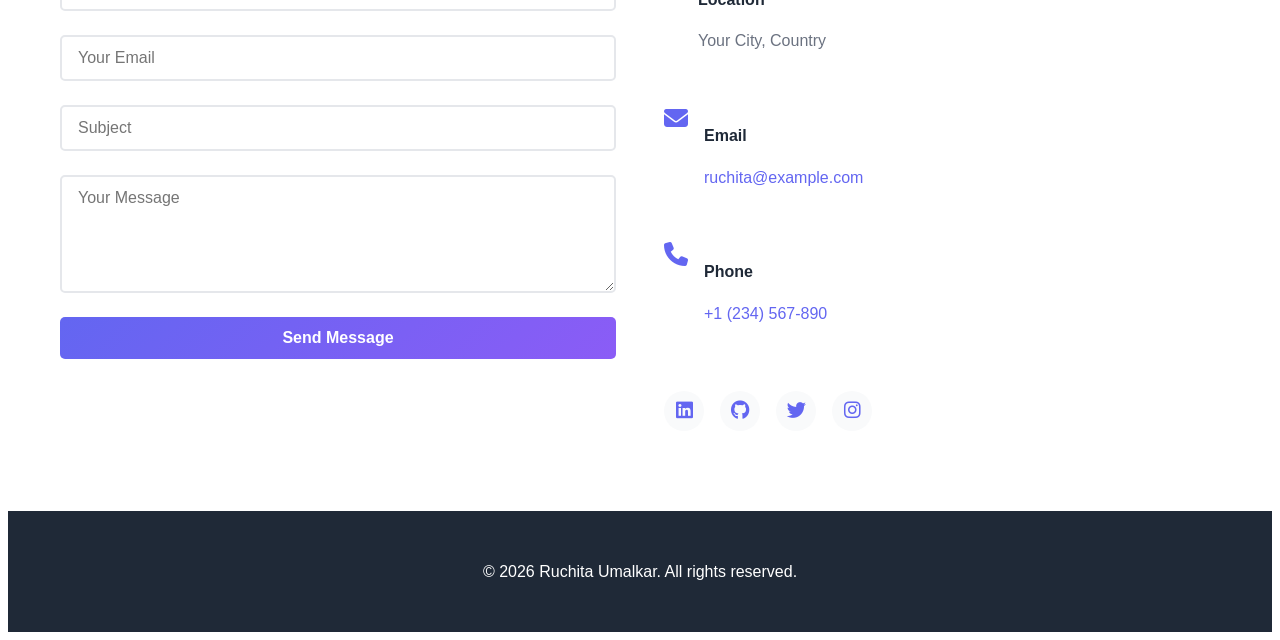
==== commit 371807cd: "portfolio" ====
--- a/index.html
+++ b/index.html
@@ -3,88 +3,237 @@
 <head>
     <meta charset="UTF-8">
     <meta name="viewport" content="width=device-width, initial-scale=1.0">
-    <title>My Personal Blog</title>
-    <link rel="stylesheet" href="style.css">
+    <title>Ruchita Umalkar - Portfolio</title>
+    <link rel="stylesheet" href="styles.css">
+    <link rel="stylesheet" href="https://cdnjs.cloudflare.com/ajax/libs/font-awesome/6.4.0/css/all.min.css">
 </head>
 <body>
     <!-- Navigation -->
     <nav class="navbar">
-        <div class="container">
-            <div class="nav-brand">My Blog</div>
-            <ul class="nav-menu">
-                <li><a href="#home" class="nav-link active" data-section="home">Home</a></li>
-                <li><a href="#new-post" class="nav-link" data-section="new-post">New Post</a></li>
+        <div class="nav-container">
+            <div class="logo">Ruchita Umalkar</div>
+            <button class="menu-toggle" id="menuToggle">
+                <span></span>
+                <span></span>
+                <span></span>
+            </button>
+            <ul class="nav-menu" id="navMenu">
+                <li><a href="#home" class="nav-link">Home</a></li>
+                <li><a href="#about" class="nav-link">About</a></li>
+                <li><a href="#skills" class="nav-link">Skills</a></li>
+                <li><a href="#projects" class="nav-link">Projects</a></li>
+                <li><a href="#contact" class="nav-link">Contact</a></li>
             </ul>
         </div>
     </nav>
 
-    <!-- Main Container -->
-    <div class="container">
-        <!-- Home Section - Blog Posts List -->
-        <section id="home" class="section active">
-            <div class="section-header">
-                <h1>Welcome to My Blog</h1>
-                <p>Sharing thoughts, ideas, and experiences</p>
-            </div>
-
-            <div id="posts-container" class="posts-grid">
-                <!-- Blog posts will be dynamically inserted here -->
-            </div>
-
-            <div id="empty-state" class="empty-state">
-                <p>No blog posts yet. <a href="#new-post" class="nav-link" data-section="new-post">Create your first post!</a></p>
-            </div>
-        </section>
-
-        <!-- New Post Section - Form -->
-        <section id="new-post" class="section">
-            <div class="section-header">
-                <h1>Create New Post</h1>
-                <p>Share your thoughts with the world</p>
-            </div>
-
-            <div class="form-container">
-                <form id="post-form" class="post-form">
-                    <div class="form-group">
-                        <label for="post-title">Post Title *</label>
-                        <input type="text" id="post-title" placeholder="Enter post title" required>
-                    </div>
-
-                    <div class="form-group">
-                        <label for="post-image">Image URL *</label>
-                        <input type="url" id="post-image" placeholder="https://example.com/image.jpg" required>
-                        <div id="image-preview" class="image-preview"></div>
-                    </div>
-
-                    <div class="form-group">
-                        <label for="post-content">Post Content *</label>
-                        <textarea id="post-content" placeholder="Write your post content here..." rows="10" required></textarea>
-                    </div>
-
-                    <div class="form-actions">
-                        <button type="submit" class="btn btn-primary">Publish Post</button>
-                        <button type="reset" class="btn btn-secondary">Clear Form</button>
-                    </div>
+    <!-- Hero Section -->
+    <section id="home" class="hero">
+        <div class="hero-content">
+            <h1 class="hero-title">Hi, I'm Ruchita Umalkar</h1>
+            <p class="hero-subtitle">Full Stack Developer | Creative Problem Solver</p>
+            <a href="#contact" class="cta-button">Get In Touch</a>
+        </div>
+        <div class="hero-image">
+            <div class="placeholder-avatar"></div>
+        </div>
+    </section>
+
+    <!-- About Section -->
+    <section id="about" class="about">
+        <div class="container">
+            <h2 class="section-title">About Me</h2>
+            <div class="about-content">
+                <div class="about-text">
+                    <p>I'm a passionate developer with a keen interest in building beautiful, functional web applications. With expertise in both frontend and backend technologies, I create seamless digital experiences that solve real-world problems.</p>
+                    <p>When I'm not coding, you can find me exploring new technologies, contributing to open-source projects, or sharing knowledge with the community.</p>
+                </div>
+                <div class="about-stats">
+                    <div class="stat">
+                        <span class="stat-number">50+</span>
+                        <span class="stat-label">Projects Completed</span>
+                    </div>
+                    <div class="stat">
+                        <span class="stat-number">30+</span>
+                        <span class="stat-label">Happy Clients</span>
+                    </div>
+                    <div class="stat">
+                        <span class="stat-number">5+</span>
+                        <span class="stat-label">Years Experience</span>
+                    </div>
+                </div>
+            </div>
+        </div>
+    </section>
+
+    <!-- Skills Section -->
+    <section id="skills" class="skills">
+        <div class="container">
+            <h2 class="section-title">My Skills</h2>
+            <div class="skills-grid">
+                <div class="skill-card">
+                    <i class="fab fa-html5"></i>
+                    <h3>Frontend</h3>
+                    <p>HTML5, CSS3, JavaScript, React, Vue.js, Responsive Design</p>
+                </div>
+                <div class="skill-card">
+                    <i class="fab fa-node-js"></i>
+                    <h3>Backend</h3>
+                    <p>Node.js, Express, Python, Django, RESTful APIs</p>
+                </div>
+                <div class="skill-card">
+                    <i class="fas fa-database"></i>
+                    <h3>Databases</h3>
+                    <p>MongoDB, PostgreSQL, MySQL, Firebase</p>
+                </div>
+                <div class="skill-card">
+                    <i class="fab fa-git"></i>
+                    <h3>Tools & Version Control</h3>
+                    <p>Git, GitHub, Docker, CI/CD, Linux</p>
+                </div>
+            </div>
+        </div>
+    </section>
+
+    <!-- Projects Section -->
+    <section id="projects" class="projects">
+        <div class="container">
+            <h2 class="section-title">Featured Projects</h2>
+            <div class="projects-grid">
+                <div class="project-card">
+                    <div class="project-image">
+                        <div class="project-placeholder">E-Commerce Platform</div>
+                    </div>
+                    <div class="project-content">
+                        <h3>E-Commerce Platform</h3>
+                        <p>Full-stack e-commerce solution with product catalog, shopping cart, and payment integration.</p>
+                        <div class="project-tags">
+                            <span class="tag">React</span>
+                            <span class="tag">Node.js</span>
+                            <span class="tag">MongoDB</span>
+                            <span class="tag">Stripe</span>
+                        </div>
+                        <div class="project-links">
+                            <a href="#" class="project-link" target="_blank">
+                                <i class="fab fa-github"></i> Code
+                            </a>
+                            <a href="#" class="project-link" target="_blank">
+                                <i class="fas fa-external-link-alt"></i> Live
+                            </a>
+                        </div>
+                    </div>
+                </div>
+
+                <div class="project-card">
+                    <div class="project-image">
+                        <div class="project-placeholder">Task Management App</div>
+                    </div>
+                    <div class="project-content">
+                        <h3>Task Management App</h3>
+                        <p>Collaborative task management application with real-time updates and team collaboration features.</p>
+                        <div class="project-tags">
+                            <span class="tag">Vue.js</span>
+                            <span class="tag">Firebase</span>
+                            <span class="tag">Tailwind CSS</span>
+                        </div>
+                        <div class="project-links">
+                            <a href="#" class="project-link" target="_blank">
+                                <i class="fab fa-github"></i> Code
+                            </a>
+                            <a href="#" class="project-link" target="_blank">
+                                <i class="fas fa-external-link-alt"></i> Live
+                            </a>
+                        </div>
+                    </div>
+                </div>
+
+                <div class="project-card">
+                    <div class="project-image">
+                        <div class="project-placeholder">Weather Dashboard</div>
+                    </div>
+                    <div class="project-content">
+                        <h3>Weather Dashboard</h3>
+                        <p>Real-time weather dashboard with location-based forecasts and interactive maps.</p>
+                        <div class="project-tags">
+                            <span class="tag">JavaScript</span>
+                            <span class="tag">API Integration</span>
+                            <span class="tag">Chart.js</span>
+                        </div>
+                        <div class="project-links">
+                            <a href="#" class="project-link" target="_blank">
+                                <i class="fab fa-github"></i> Code
+                            </a>
+                            <a href="#" class="project-link" target="_blank">
+                                <i class="fas fa-external-link-alt"></i> Live
+                            </a>
+                        </div>
+                    </div>
+                </div>
+            </div>
+        </div>
+    </section>
+
+    <!-- Contact Section -->
+    <section id="contact" class="contact">
+        <div class="container">
+            <h2 class="section-title">Get In Touch</h2>
+            <p class="contact-subtitle">Have a project in mind? Let's discuss how I can help.</p>
+            <div class="contact-content">
+                <form class="contact-form" id="contactForm">
+                    <div class="form-group">
+                        <input type="text" id="name" placeholder="Your Name" required>
+                    </div>
+                    <div class="form-group">
+                        <input type="email" id="email" placeholder="Your Email" required>
+                    </div>
+                    <div class="form-group">
+                        <input type="text" id="subject" placeholder="Subject" required>
+                    </div>
+                    <div class="form-group">
+                        <textarea id="message" placeholder="Your Message" rows="5" required></textarea>
+                    </div>
+                    <button type="submit" class="submit-button">Send Message</button>
                 </form>
-            </div>
-        </section>
-
-        <!-- Blog Post Detail Section -->
-        <section id="post-detail" class="section">
-            <button class="btn-back" onclick="showSection('home')">← Back to Posts</button>
-            <article id="post-content-detail" class="post-detail">
-                <!-- Full blog post will be displayed here -->
-            </article>
-        </section>
-    </div>
+                <div class="contact-info">
+                    <div class="contact-item">
+                        <i class="fas fa-map-marker-alt"></i>
+                        <div>
+                            <h4>Location</h4>
+                            <p>Your City, Country</p>
+                        </div>
+                    </div>
+                    <div class="contact-item">
+                        <i class="fas fa-envelope"></i>
+                        <div>
+                            <h4>Email</h4>
+                            <p><a href="mailto:ruchita@example.com">ruchita@example.com</a></p>
+                        </div>
+                    </div>
+                    <div class="contact-item">
+                        <i class="fas fa-phone"></i>
+                        <div>
+                            <h4>Phone</h4>
+                            <p><a href="tel:+1234567890">+1 (234) 567-890</a></p>
+                        </div>
+                    </div>
+                    <div class="social-links">
+                        <a href="#" target="_blank" title="LinkedIn"><i class="fab fa-linkedin"></i></a>
+                        <a href="#" target="_blank" title="GitHub"><i class="fab fa-github"></i></a>
+                        <a href="#" target="_blank" title="Twitter"><i class="fab fa-twitter"></i></a>
+                        <a href="#" target="_blank" title="Instagram"><i class="fab fa-instagram"></i></a>
+                    </div>
+                </div>
+            </div>
+        </div>
+    </section>
 
     <!-- Footer -->
     <footer class="footer">
         <div class="container">
-            <p>&copy; 2026 My Personal Blog. All rights reserved.</p>
+            <p>&copy; 2026 Ruchita Umalkar. All rights reserved.</p>
         </div>
     </footer>
 
     <script src="script.js"></script>
 </body>
-</html>+</html>
--- a/styles.css
+++ b/styles.css
@@ -0,0 +1,600 @@
+* {
+    box-sizing: border-box;
+}
+
+:root {
+    --primary-color: #6366f1;
+    --secondary-color: #8b5cf6;
+    --text-dark: #1f2937;
+    --text-light: #6b7280;
+    --bg-light: #f9fafb;
+    --bg-white: #ffffff;
+    --border-color: #e5e7eb;
+    --success-color: #10b981;
+    --shadow: 0 10px 30px rgba(0, 0, 0, 0.1);
+    --shadow-sm: 0 5px 15px rgba(0, 0, 0, 0.05);
+}
+
+html {
+    scroll-behavior: smooth;
+}
+
+body {
+    font-family: 'Segoe UI', Tahoma, Geneva, Verdana, sans-serif;
+    color: var(--text-dark);
+    background-color: var(--bg-white);
+    line-height: 1.6;
+}
+
+.container {
+    max-width: 1200px;
+    margin: 0 auto;
+    padding: 0 20px;
+}
+
+/* Navigation */
+.navbar {
+    position: sticky;
+    top: 0;
+    background-color: var(--bg-white);
+    box-shadow: var(--shadow-sm);
+    z-index: 100;
+}
+
+.nav-container {
+    max-width: 1200px;
+    margin: 0 auto;
+    padding: 1rem 20px;
+    display: flex;
+    justify-content: space-between;
+    align-items: center;
+}
+
+.logo {
+    font-size: 1.5rem;
+    font-weight: bold;
+    color: var(--primary-color);
+}
+
+.nav-menu {
+    display: flex;
+    list-style: none;
+    gap: 2rem;
+}
+
+.nav-link {
+    text-decoration: none;
+    color: var(--text-dark);
+    font-weight: 500;
+    transition: color 0.3s ease;
+}
+
+.nav-link:hover {
+    color: var(--primary-color);
+}
+
+.menu-toggle {
+    display: none;
+    flex-direction: column;
+    background: none;
+    border: none;
+    cursor: pointer;
+    gap: 0.5rem;
+}
+
+.menu-toggle span {
+    width: 25px;
+    height: 3px;
+    background-color: var(--text-dark);
+    transition: all 0.3s ease;
+}
+
+/* Hero Section */
+.hero {
+    display: grid;
+    grid-template-columns: 1fr 1fr;
+    align-items: center;
+    gap: 3rem;
+    padding: 6rem 20px;
+    max-width: 1200px;
+    margin: 0 auto;
+    min-height: 80vh;
+}
+
+.hero-content {
+    display: flex;
+    flex-direction: column;
+    gap: 1.5rem;
+}
+
+.hero-title {
+    font-size: 3.5rem;
+    font-weight: bold;
+    background: linear-gradient(135deg, var(--primary-color), var(--secondary-color));
+    -webkit-background-clip: text;
+    -webkit-text-fill-color: transparent;
+    background-clip: text;
+    line-height: 1.2;
+}
+
+.hero-subtitle {
+    font-size: 1.5rem;
+    color: var(--text-light);
+}
+
+.cta-button {
+    align-self: flex-start;
+    padding: 0.75rem 2rem;
+    background: linear-gradient(135deg, var(--primary-color), var(--secondary-color));
+    color: white;
+    text-decoration: none;
+    border-radius: 50px;
+    font-weight: 600;
+    transition: transform 0.3s ease, box-shadow 0.3s ease;
+}
+
+.cta-button:hover {
+    transform: translateY(-3px);
+    box-shadow: var(--shadow);
+}
+
+.hero-image {
+    display: flex;
+    justify-content: center;
+}
+
+.placeholder-avatar {
+    width: 300px;
+    height: 300px;
+    border-radius: 50%;
+    background: linear-gradient(135deg, var(--primary-color), var(--secondary-color));
+    opacity: 0.1;
+    animation: float 6s ease-in-out infinite;
+}
+
+@keyframes float {
+    0%, 100% {
+        transform: translateY(0px);
+    }
+    50% {
+        transform: translateY(-20px);
+    }
+}
+
+/* Sections */
+section {
+    padding: 5rem 20px;
+}
+
+.section-title {
+    font-size: 2.5rem;
+    font-weight: bold;
+    text-align: center;
+    margin-bottom: 3rem;
+    color: var(--text-dark);
+}
+
+.section-title::after {
+    content: '';
+    display: block;
+    width: 60px;
+    height: 4px;
+    background: linear-gradient(135deg, var(--primary-color), var(--secondary-color));
+    margin: 0.5rem auto;
+    border-radius: 2px;
+}
+
+/* About Section */
+.about {
+    background-color: var(--bg-light);
+}
+
+.about-content {
+    display: grid;
+    grid-template-columns: 1fr 1fr;
+    gap: 3rem;
+    align-items: center;
+}
+
+.about-text p {
+    font-size: 1.1rem;
+    color: var(--text-light);
+    margin-bottom: 1.5rem;
+    line-height: 1.8;
+}
+
+.about-stats {
+    display: grid;
+    grid-template-columns: repeat(3, 1fr);
+    gap: 2rem;
+}
+
+.stat {
+    display: flex;
+    flex-direction: column;
+    align-items: center;
+    gap: 0.5rem;
+    padding: 1.5rem;
+    background: var(--bg-white);
+    border-radius: 10px;
+    box-shadow: var(--shadow-sm);
+    text-align: center;
+}
+
+.stat-number {
+    font-size: 2rem;
+    font-weight: bold;
+    color: var(--primary-color);
+}
+
+.stat-label {
+    color: var(--text-light);
+    font-weight: 500;
+}
+
+/* Skills Section */
+.skills-grid {
+    display: grid;
+    grid-template-columns: repeat(auto-fit, minmax(250px, 1fr));
+    gap: 2rem;
+    max-width: 1200px;
+    margin: 0 auto;
+}
+
+.skill-card {
+    padding: 2rem;
+    background: var(--bg-light);
+    border-radius: 10px;
+    text-align: center;
+    transition: transform 0.3s ease, box-shadow 0.3s ease;
+    border: 2px solid transparent;
+}
+
+.skill-card:hover {
+    transform: translateY(-10px);
+    box-shadow: var(--shadow);
+    border-color: var(--primary-color);
+}
+
+.skill-card i {
+    font-size: 3rem;
+    color: var(--primary-color);
+    margin-bottom: 1rem;
+}
+
+.skill-card h3 {
+    font-size: 1.3rem;
+    margin-bottom: 0.5rem;
+}
+
+.skill-card p {
+    color: var(--text-light);
+    font-size: 0.95rem;
+}
+
+/* Projects Section */
+.projects {
+    background-color: var(--bg-light);
+}
+
+.projects-grid {
+    display: grid;
+    grid-template-columns: repeat(auto-fit, minmax(320px, 1fr));
+    gap: 2rem;
+    max-width: 1200px;
+    margin: 0 auto;
+}
+
+.project-card {
+    background: var(--bg-white);
+    border-radius: 10px;
+    overflow: hidden;
+    box-shadow: var(--shadow-sm);
+    transition: transform 0.3s ease, box-shadow 0.3s ease;
+}
+
+.project-card:hover {
+    transform: translateY(-10px);
+    box-shadow: var(--shadow);
+}
+
+.project-image {
+    width: 100%;
+    height: 200px;
+    background: linear-gradient(135deg, var(--primary-color), var(--secondary-color));
+    display: flex;
+    align-items: center;
+    justify-content: center;
+}
+
+.project-placeholder {
+    color: white;
+    font-size: 1.2rem;
+    font-weight: bold;
+    text-align: center;
+}
+
+.project-content {
+    padding: 1.5rem;
+}
+
+.project-content h3 {
+    font-size: 1.3rem;
+    margin-bottom: 0.5rem;
+}
+
+.project-content p {
+    color: var(--text-light);
+    margin-bottom: 1rem;
+    line-height: 1.6;
+}
+
+.project-tags {
+    display: flex;
+    flex-wrap: wrap;
+    gap: 0.5rem;
+    margin-bottom: 1rem;
+}
+
+.tag {
+    display: inline-block;
+    padding: 0.3rem 0.8rem;
+    background-color: var(--bg-light);
+    color: var(--primary-color);
+    border-radius: 20px;
+    font-size: 0.85rem;
+    font-weight: 500;
+}
+
+.project-links {
+    display: flex;
+    gap: 1rem;
+}
+
+.project-link {
+    display: inline-flex;
+    align-items: center;
+    gap: 0.5rem;
+    padding: 0.5rem 1rem;
+    background: var(--primary-color);
+    color: white;
+    text-decoration: none;
+    border-radius: 5px;
+    transition: background-color 0.3s ease;
+    font-size: 0.9rem;
+}
+
+.project-link:hover {
+    background-color: var(--secondary-color);
+}
+
+/* Contact Section */
+.contact {
+    background-color: var(--bg-white);
+}
+
+.contact-subtitle {
+    text-align: center;
+    color: var(--text-light);
+    font-size: 1.1rem;
+    margin-bottom: 3rem;
+}
+
+.contact-content {
+    display: grid;
+    grid-template-columns: 1fr 1fr;
+    gap: 3rem;
+    max-width: 1200px;
+    margin: 0 auto;
+}
+
+.contact-form {
+    display: flex;
+    flex-direction: column;
+    gap: 1.5rem;
+}
+
+.form-group {
+    display: flex;
+    flex-direction: column;
+}
+
+.form-group input,
+.form-group textarea {
+    padding: 0.75rem 1rem;
+    border: 2px solid var(--border-color);
+    border-radius: 5px;
+    font-family: inherit;
+    font-size: 1rem;
+    transition: border-color 0.3s ease;
+}
+
+.form-group input:focus,
+.form-group textarea:focus {
+    outline: none;
+    border-color: var(--primary-color);
+}
+
+.submit-button {
+    padding: 0.75rem 2rem;
+    background: linear-gradient(135deg, var(--primary-color), var(--secondary-color));
+    color: white;
+    border: none;
+    border-radius: 5px;
+    font-size: 1rem;
+    font-weight: 600;
+    cursor: pointer;
+    transition: transform 0.3s ease, box-shadow 0.3s ease;
+}
+
+.submit-button:hover {
+    transform: translateY(-3px);
+    box-shadow: var(--shadow);
+}
+
+.contact-info {
+    display: flex;
+    flex-direction: column;
+    gap: 2rem;
+}
+
+.contact-item {
+    display: flex;
+    gap: 1rem;
+    align-items: flex-start;
+}
+
+.contact-item i {
+    font-size: 1.5rem;
+    color: var(--primary-color);
+    margin-top: 0.25rem;
+}
+
+.contact-item h4 {
+    margin-bottom: 0.25rem;
+}
+
+.contact-item p {
+    color: var(--text-light);
+}
+
+.contact-item a {
+    color: var(--primary-color);
+    text-decoration: none;
+    transition: color 0.3s ease;
+}
+
+.contact-item a:hover {
+    color: var(--secondary-color);
+}
+
+.social-links {
+    display: flex;
+    gap: 1rem;
+    padding-top: 1rem;
+}
+
+.social-links a {
+    display: inline-flex;
+    align-items: center;
+    justify-content: center;
+    width: 40px;
+    height: 40px;
+    background-color: var(--bg-light);
+    color: var(--primary-color);
+    border-radius: 50%;
+    text-decoration: none;
+    transition: background-color 0.3s ease, color 0.3s ease;
+    font-size: 1.2rem;
+}
+
+.social-links a:hover {
+    background-color: var(--primary-color);
+    color: white;
+}
+
+/* Footer */
+.footer {
+    background-color: var(--text-dark);
+    color: white;
+    text-align: center;
+    padding: 2rem 20px;
+}
+
+/* Responsive Design */
+@media (max-width: 768px) {
+    .menu-toggle {
+        display: flex;
+    }
+
+    .nav-menu {
+        position: absolute;
+        top: 70px;
+        left: -100%;
+        flex-direction: column;
+        background-color: var(--bg-white);
+        width: 100%;
+        text-align: center;
+        transition: 0.3s;
+        box-shadow: var(--shadow-sm);
+        padding: 2rem 0;
+        gap: 0;
+    }
+
+    .nav-menu.active {
+        left: 0;
+    }
+
+    .nav-menu li {
+        padding: 1rem 0;
+    }
+
+    .hero {
+        grid-template-columns: 1fr;
+        padding: 3rem 20px;
+        min-height: auto;
+    }
+
+    .hero-title {
+        font-size: 2.5rem;
+    }
+
+    .hero-subtitle {
+        font-size: 1.2rem;
+    }
+
+    .about-content {
+        grid-template-columns: 1fr;
+    }
+
+    .about-stats {
+        grid-template-columns: repeat(2, 1fr);
+    }
+
+    .stat {
+        padding: 1rem;
+    }
+
+    .section-title {
+        font-size: 2rem;
+    }
+
+    .contact-content {
+        grid-template-columns: 1fr;
+    }
+
+    .skills-grid {
+        grid-template-columns: 1fr;
+    }
+
+    .projects-grid {
+        grid-template-columns: 1fr;
+    }
+}
+
+@media (max-width: 480px) {
+    .hero-title {
+        font-size: 1.8rem;
+    }
+
+    .hero-subtitle {
+        font-size: 1rem;
+    }
+
+    .section-title {
+        font-size: 1.5rem;
+    }
+
+    .about-stats {
+        grid-template-columns: 1fr;
+    }
+
+    .social-links {
+        justify-content: center;
+    }
+
+    section {
+        padding: 3rem 15px;
+    }
+}
+
